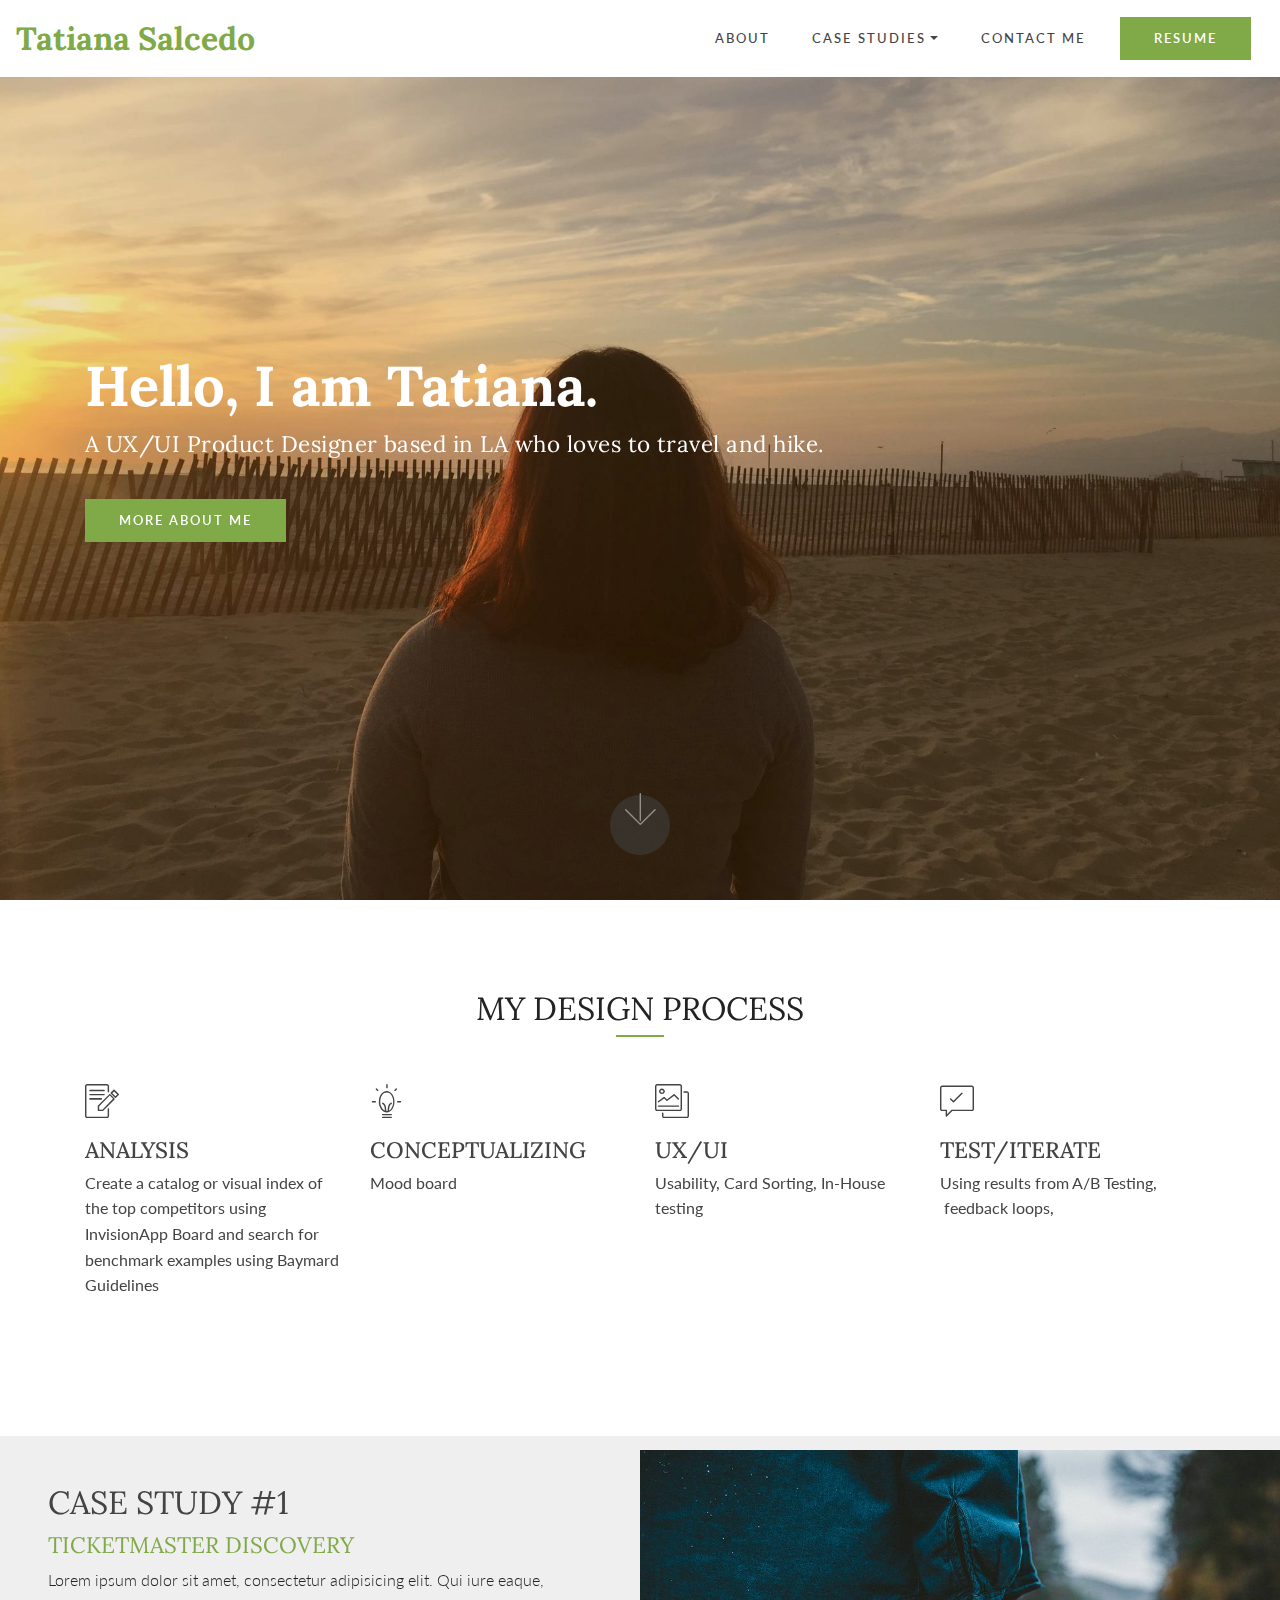
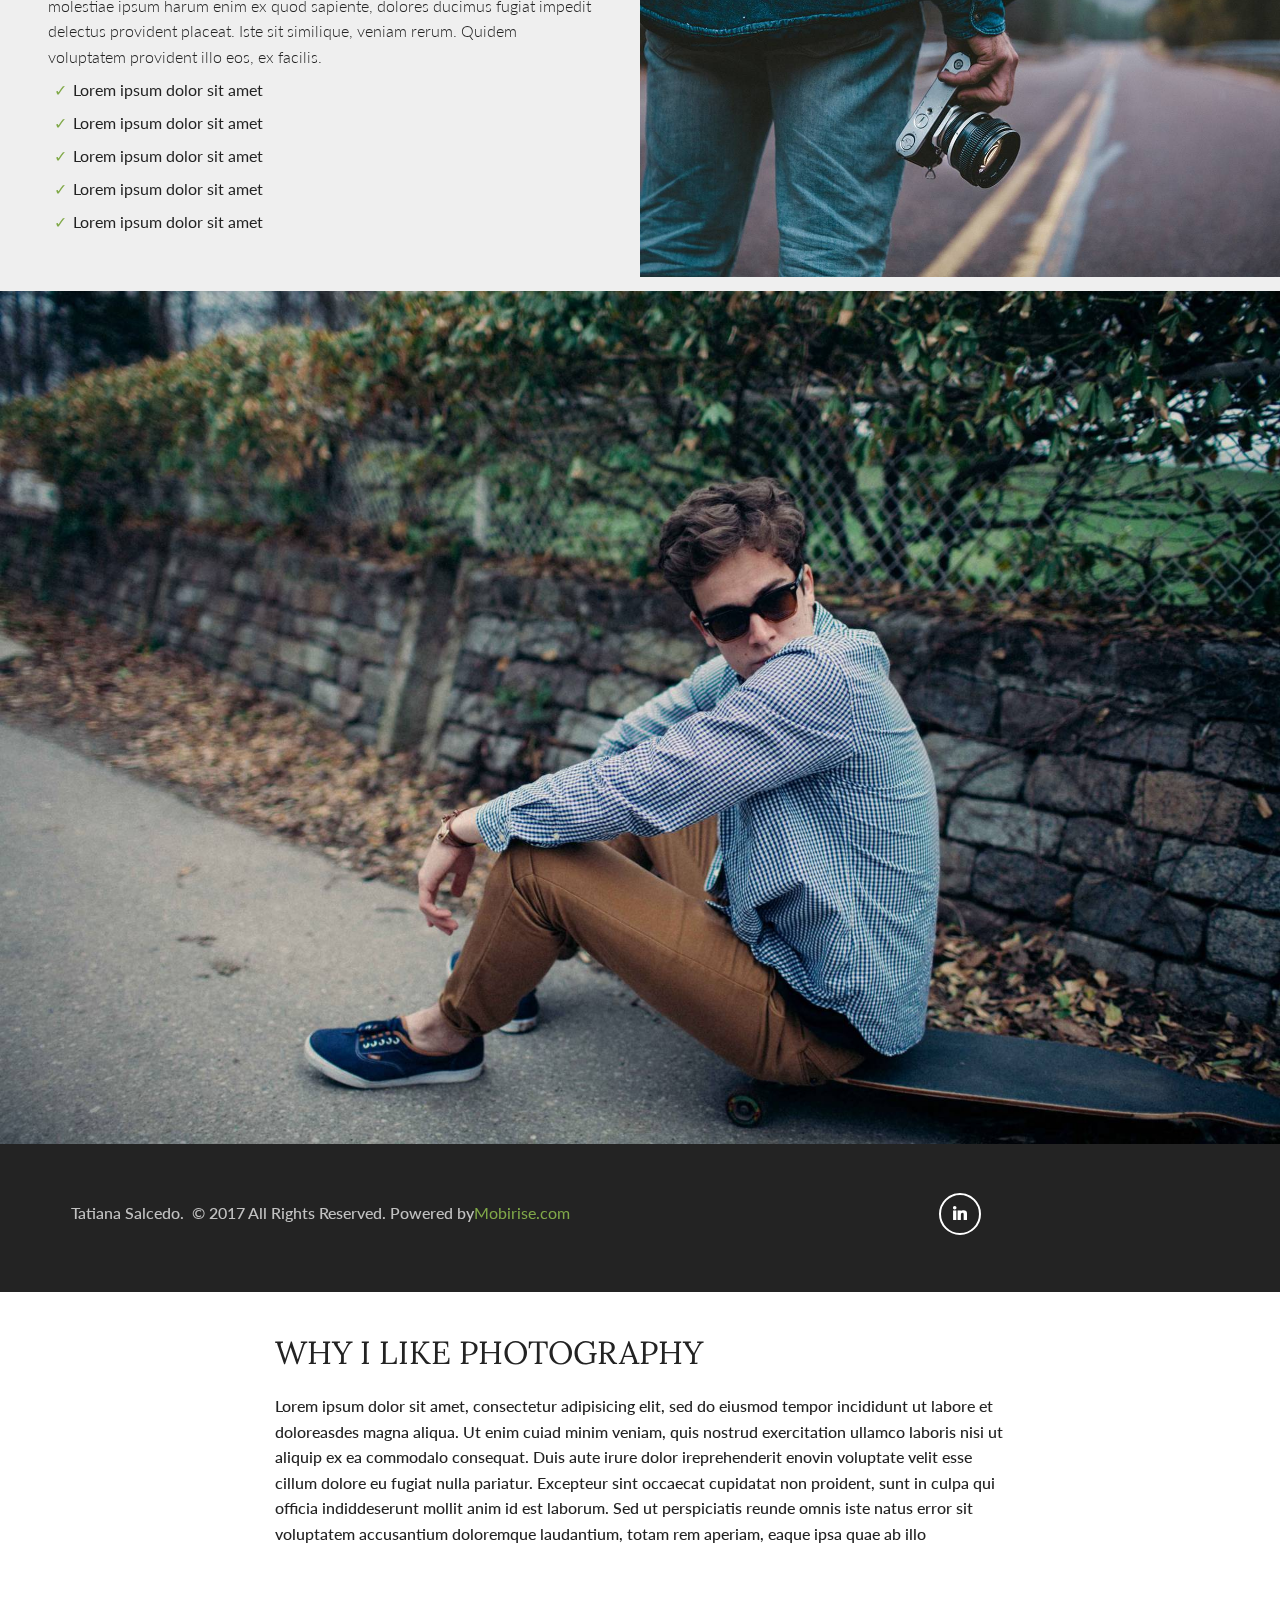
==== index.html @ cb4ad918 "create github pages" ====
<!DOCTYPE html>
<html >
<head>
  <!-- Site made with Mobirise Website Builder v4.5.2, https://mobirise.com -->
  <meta charset="UTF-8">
  <meta http-equiv="X-UA-Compatible" content="IE=edge">
  <meta name="generator" content="Mobirise v4.5.2, mobirise.com">
  <meta name="viewport" content="width=device-width, initial-scale=1, minimum-scale=1">
  <link rel="shortcut icon" href="assets/images/logo3.png" type="image/x-icon">
  <meta name="description" content="">
  <title>Home</title>
  <link rel="stylesheet" href="assets/web/assets/mobirise-icons/mobirise-icons.css">
  <link rel="stylesheet" href="assets/tether/tether.min.css">
  <link rel="stylesheet" href="assets/bootstrap/css/bootstrap.min.css">
  <link rel="stylesheet" href="assets/bootstrap/css/bootstrap-grid.min.css">
  <link rel="stylesheet" href="assets/bootstrap/css/bootstrap-reboot.min.css">
  <link rel="stylesheet" href="assets/socicon/css/styles.css">
  <link rel="stylesheet" href="assets/dropdown/css/style.css">
  <link rel="stylesheet" href="assets/theme/css/style.css">
  <link rel="stylesheet" href="assets/mobirise/css/mbr-additional.css" type="text/css">
  
  
  
</head>
<body>
<section class="menu cid-qFfgyCpOCw" once="menu" id="menu2-g" data-rv-view="414">

    
    

    <nav class="navbar navbar-dropdown navbar-fixed-top navbar-expand-lg">
        <div class="navbar-brand">
            
            <span class="navbar-caption-wrap"><a class="navbar-caption text-primary display-2" href="index.html">Tatiana Salcedo</a></span>
        </div>
        <button class="navbar-toggler" type="button" data-toggle="collapse" data-target="#navbarSupportedContent" aria-controls="navbarNavAltMarkup" aria-expanded="false" aria-label="Toggle navigation">
            <div class="hamburger">
                <span></span>
                <span></span>
                <span></span>
                <span></span>
            </div>
        </button>
      <div class="collapse navbar-collapse" id="navbarSupportedContent">
            <ul class="navbar-nav nav-dropdown" data-app-modern-menu="true"><li class="nav-item">
                    <a class="nav-link link text-danger display-4" href="about.html">ABOUT</a>
                </li>
                <li class="nav-item dropdown">
                    <a class="nav-link link dropdown-toggle text-danger display-4" href="https://mobirise.com" data-toggle="dropdown-submenu" aria-expanded="false">CASE STUDIES</a><div class="dropdown-menu"><a class="dropdown-item text-danger display-4" href="https://mobirise.com">ONE<br>TWO<br>THREE</a></div>
                </li>
                <li class="nav-item">
                    <a class="nav-link link text-danger display-4" href="page2.html">CONTACT ME</a>
                </li></ul>
            <div class="navbar-buttons mbr-section-btn"><a class="btn btn-md btn-primary display-4" href="https://mobirise.com">RESUME</a></div>
      </div>
    </nav>
</section>

<section class="header2 cid-qFfcINYH49 mbr-fullscreen mbr-parallax-background" id="header2-6" data-rv-view="411">

    

    <div class="mbr-overlay" style="opacity: 0.2; background-color: rgb(166, 92, 0);">
    </div>

    <div class="container">
        <div class="row">
            <div class="mbr-white col-md-12">
                <h1 class="mbr-section-title mbr-white mbr-bold mbr-fonts-style display-1">Hello, I am Tatiana.</h1>
                
                <p class="mbr-section-text mbr-fonts-style display-5">A UX/UI Product Designer based in LA who loves to travel and hike.</p>
                <div class="pt-3 mbr-section-btn"><a class="btn-primary btn btn-md display-4" type="submit" href="about.html">MORE ABOUT ME</a></div>
            </div>
        </div>
    </div>
    <div class="mbr-arrow hidden-sm-down" aria-hidden="true">
        <a href="#next">
            <i class="mbri-down mbr-iconfont"></i>
        </a>
    </div>
</section>

<section class="cid-qFfgXitevs" id="features1-h" data-rv-view="416">

    

    
    <div class="container">
        <h2 class="mbr-fonts-style mbr-section-title align-center display-2">MY DESIGN PROCESS</h2>
         <div class="underline align-center">
             <div class="line"></div>
         </div>

        

        <div class="row justify-content-center pt-5">
            <div class="col-md-6 row-item col-lg-3">
                <div class="card-img pb-3 align-left">
                    <span class="mbr-iconfont mbri-edit" media-simple="true"></span>
                </div>
                <h4 class="mbr-fonts-style mbr-card-title display-5">ANALYSIS</h4>

                <p class="mbr-text mbr-fonts-style display-7">Create a catalog or visual index of the top competitors using InvisionApp Board and search for benchmark examples using Baymard Guidelines<br></p>
            </div>

            <div class="col-md-6 row-item col-lg-3">
                <div class="card-img pb-3 align-left">
                    <span class="mbr-iconfont mbri-idea" media-simple="true"></span>
                </div>
                <h4 class="mbr-fonts-style mbr-card-title display-5">CONCEPTUALIZING</h4>

                <p class="mbr-text mbr-fonts-style display-7">Mood board</p>
            </div>

            <div class="col-md-6 row-item col-lg-3">
                <div class="card-img pb-3 align-left">
                    <span class="mbr-iconfont mbri-photos" media-simple="true"></span>
                </div>
                <h4 class="mbr-fonts-style mbr-card-title display-5">UX/UI</h4>
                <p class="mbr-text mbr-fonts-style display-7">Usability, Card Sorting, In-House testing</p>
            </div>

            <div class="col-md-6 row-item col-lg-3">
                <div class="card-img pb-3 align-left">
                    <span class="mbr-iconfont mbri-cust-feedback" media-simple="true"></span>
                </div>
                <h4 class="mbr-fonts-style mbr-card-title display-5">TEST/ITERATE</h4>
                <p class="mbr-text mbr-fonts-style display-7">Using results from A/B Testing, &nbsp;feedback loops,&nbsp;</p>
            </div>
        </div>
    </div>
</section>

<section class="cid-qFfdeg3U1o" id="features5-7" data-rv-view="419">

    

    
    <div class="container-fluid">
        <div class="row align-items-center content-row">
          <div class="col-lg-6 wrap-block">
              <h1 class="mbr-section-title mbr-fonts-style mbr-light display-2">CASE STUDY #1</h1>
              <h2 class="mbr-section-subtitle mbr-fonts-style mbr-light display-5">TICKETMASTER DISCOVERY&nbsp;</h2>
              <h3 class="mbr-text mbr-fonts-style mbr-light display-7">Lorem ipsum dolor sit amet, consectetur adipisicing elit. Qui iure eaque, molestiae ipsum harum enim ex quod sapiente, dolores ducimus fugiat impedit delectus provident placeat. Iste sit similique, veniam rerum. Quidem voluptatem provident illo eos, ex facilis.</h3>
            <div class="mbr-list counter-container mbr-fonts-style display-7">
                <ul>
                    <li>Lorem ipsum dolor sit amet</li>
                    <li>Lorem ipsum dolor sit amet</li>
                    <li>Lorem ipsum dolor sit amet</li>
                    <li>Lorem ipsum dolor sit amet</li>
                    <li>Lorem ipsum dolor sit amet</li>
                </ul>
            </div>
            
          </div>
          <div class="col-lg-6 photo-split">
              <img src="assets/images/01-1.jpg" media-simple="true">
          </div>
      </div>
    </div>
</section>

<section class="content4 cid-qFfh5fvODG" id="image2-i" data-rv-view="422">

    

    <figure class="mbr-figure">
            <div class="image-block" style="width: 100%;">
                <img src="assets/images/background2.jpg" width="1400" media-simple="true">
            </div>
    </figure>
</section>

<section class="cid-qFfdeLC4Bn" id="footer2-8" data-rv-view="424">

    

    
       <div class="container-fluid text-center">
           <div class="row justify-content-center">
             <div class="col-md-6 col-sm-12">
                 <h3 class="inner-text mbr-fonts-style content-text display-7">Tatiana Salcedo. &nbsp;© 2017 All Rights Reserved. Powered by<a href="https://mobirise.com" class="text-primary">Mobirise.com</a>
                 </h3>
             </div>
             <div class="social-media col-md-6 col-sm-12">
                  <ul>
                      <li>
                        <a class="icon-transition" href="#">
                          <span class="mbr-iconfont socicon-linkedin socicon" media-simple="true"></span>
                        </a>
                      </li>
                      
                      
                      
                      
                   </ul>
              </div>
    </div>
       </div>

</section>

<section class="mbr-section content2 cid-qFfh6AlIiK" id="content2-j" data-rv-view="427">

    

    <div class="container">
        <div class="row justify-content-center">
            <div class="col-md-8 col-sm-12 text-section">
                <h1 class="mbr-fonts-style mbr-title align-left pb-3 display-2">WHY I LIKE PHOTOGRAPHY<br></h1>
                <h1 class="mbr-fonts-style mbr-text align-left display-7">Lorem ipsum dolor sit amet, consectetur adipisicing elit, sed do eiusmod tempor incididunt ut labore et doloreasdes magna aliqua. Ut enim cuiad minim veniam, quis nostrud exercitation ullamco laboris nisi ut aliquip ex ea commodalo consequat. Duis aute irure dolor ireprehenderit enovin voluptate velit esse cillum dolore eu fugiat nulla pariatur. Excepteur sint occaecat cupidatat non proident, sunt in culpa qui officia indiddeserunt mollit anim id est laborum. Sed ut perspiciatis reunde omnis iste natus error sit voluptatem accusantium doloremque laudantium, totam rem aperiam, eaque ipsa quae ab illo</h1>
            </div>
        </div>
    </div>
</section>


  <script src="assets/web/assets/jquery/jquery.min.js"></script>
  <script src="assets/popper/popper.min.js"></script>
  <script src="assets/tether/tether.min.js"></script>
  <script src="assets/bootstrap/js/bootstrap.min.js"></script>
  <script src="assets/smoothscroll/smooth-scroll.js"></script>
  <script src="assets/typed/typed.min.js"></script>
  <script src="assets/parallax/jarallax.min.js"></script>
  <script src="assets/touchswipe/jquery.touch-swipe.min.js"></script>
  <script src="assets/viewportchecker/jquery.viewportchecker.js"></script>
  <script src="assets/sociallikes/social-likes.js"></script>
  <script src="assets/dropdown/js/script.min.js"></script>
  <script src="assets/theme/js/script.js"></script>
  
  
</body>
</html>
---- assets/web/assets/mobirise-icons/mobirise-icons.css ----
@font-face {
  font-family: 'MobiriseIcons';
  src:  url('mobirise-icons.eot?spat4u');
  src:  url('mobirise-icons.eot?spat4u#iefix') format('embedded-opentype'),
    url('mobirise-icons.ttf?spat4u') format('truetype'),
    url('mobirise-icons.woff?spat4u') format('woff'),
    url('mobirise-icons.svg?spat4u#MobiriseIcons') format('svg');
  font-weight: normal;
  font-style: normal;
}

[class^="mbri-"], [class*=" mbri-"] {
  /* use !important to prevent issues with browser extensions that change fonts */
  font-family: MobiriseIcons !important;
  speak: none;
  font-style: normal;
  font-weight: normal;
  font-variant: normal;
  text-transform: none;
  line-height: 1;

  /* Better Font Rendering =========== */
  -webkit-font-smoothing: antialiased;
  -moz-osx-font-smoothing: grayscale;
}

.mbri-add-submenu:before {
  content: "\e900";
}
.mbri-alert:before {
  content: "\e901";
}
.mbri-align-center:before {
  content: "\e902";
}
.mbri-align-justify:before {
  content: "\e903";
}
.mbri-align-left:before {
  content: "\e904";
}
.mbri-align-right:before {
  content: "\e905";
}
.mbri-android:before {
  content: "\e906";
}
.mbri-apple:before {
  content: "\e907";
}
.mbri-arrow-down:before {
  content: "\e908";
}
.mbri-arrow-next:before {
  content: "\e909";
}
.mbri-arrow-prev:before {
  content: "\e90a";
}
.mbri-arrow-up:before {
  content: "\e90b";
}
.mbri-bold:before {
  content: "\e90c";
}
.mbri-bookmark:before {
  content: "\e90d";
}
.mbri-bootstrap:before {
  content: "\e90e";
}
.mbri-briefcase:before {
  content: "\e90f";
}
.mbri-browse:before {
  content: "\e910";
}
.mbri-bulleted-list:before {
  content: "\e911";
}
.mbri-calendar:before {
  content: "\e912";
}
.mbri-camera:before {
  content: "\e913";
}
.mbri-cart-add:before {
  content: "\e914";
}
.mbri-cart-full:before {
  content: "\e915";
}
.mbri-cash:before {
  content: "\e916";
}
.mbri-change-style:before {
  content: "\e917";
}
.mbri-chat:before {
  content: "\e918";
}
.mbri-clock:before {
  content: "\e919";
}
.mbri-close:before {
  content: "\e91a";
}
.mbri-cloud:before {
  content: "\e91b";
}
.mbri-code:before {
  content: "\e91c";
}
.mbri-contact-form:before {
  content: "\e91d";
}
.mbri-credit-card:before {
  content: "\e91e";
}
.mbri-cursor-click:before {
  content: "\e91f";
}
.mbri-cust-feedback:before {
  content: "\e920";
}
.mbri-database:before {
  content: "\e921";
}
.mbri-delivery:before {
  content: "\e922";
}
.mbri-desktop:before {
  content: "\e923";
}
.mbri-devices:before {
  content: "\e924";
}
.mbri-down:before {
  content: "\e925";
}
.mbri-download:before {
  content: "\e989";
}
.mbri-drag-n-drop:before {
  content: "\e927";
}
.mbri-drag-n-drop2:before {
  content: "\e928";
}
.mbri-edit:before {
  content: "\e929";
}
.mbri-edit2:before {
  content: "\e92a";
}
.mbri-error:before {
  content: "\e92b";
}
.mbri-extension:before {
  content: "\e92c";
}
.mbri-features:before {
  content: "\e92d";
}
.mbri-file:before {
  content: "\e92e";
}
.mbri-flag:before {
  content: "\e92f";
}
.mbri-folder:before {
  content: "\e930";
}
.mbri-gift:before {
  content: "\e931";
}
.mbri-github:before {
  content: "\e932";
}
.mbri-globe:before {
  content: "\e933";
}
.mbri-globe-2:before {
  content: "\e934";
}
.mbri-growing-chart:before {
  content: "\e935";
}
.mbri-hearth:before {
  content: "\e936";
}
.mbri-help:before {
  content: "\e937";
}
.mbri-home:before {
  content: "\e938";
}
.mbri-hot-cup:before {
  content: "\e939";
}
.mbri-idea:before {
  content: "\e93a";
}
.mbri-image-gallery:before {
  content: "\e93b";
}
.mbri-image-slider:before {
  content: "\e93c";
}
.mbri-info:before {
  content: "\e93d";
}
.mbri-italic:before {
  content: "\e93e";
}
.mbri-key:before {
  content: "\e93f";
}
.mbri-laptop:before {
  content: "\e940";
}
.mbri-layers:before {
  content: "\e941";
}
.mbri-left-right:before {
  content: "\e942";
}
.mbri-left:before {
  content: "\e943";
}
.mbri-letter:before {
  content: "\e944";
}
.mbri-like:before {
  content: "\e945";
}
.mbri-link:before {
  content: "\e946";
}
.mbri-lock:before {
  content: "\e947";
}
.mbri-login:before {
  content: "\e948";
}
.mbri-logout:before {
  content: "\e949";
}
.mbri-magic-stick:before {
  content: "\e94a";
}
.mbri-map-pin:before {
  content: "\e94b";
}
.mbri-menu:before {
  content: "\e94c";
}
.mbri-mobile:before {
  content: "\e94d";
}
.mbri-mobile2:before {
  content: "\e94e";
}
.mbri-mobirise:before {
  content: "\e94f";
}
.mbri-more-horizontal:before {
  content: "\e950";
}
.mbri-more-vertical:before {
  content: "\e951";
}
.mbri-music:before {
  content: "\e952";
}
.mbri-new-file:before {
  content: "\e953";
}
.mbri-numbered-list:before {
  content: "\e954";
}
.mbri-opened-folder:before {
  content: "\e955";
}
.mbri-pages:before {
  content: "\e956";
}
.mbri-paper-plane:before {
  content: "\e957";
}
.mbri-paperclip:before {
  content: "\e958";
}
.mbri-photo:before {
  content: "\e959";
}
.mbri-photos:before {
  content: "\e95a";
}
.mbri-pin:before {
  content: "\e95b";
}
.mbri-play:before {
  content: "\e95c";
}
.mbri-plus:before {
  content: "\e95d";
}
.mbri-preview:before {
  content: "\e95e";
}
.mbri-print:before {
  content: "\e95f";
}
.mbri-protect:before {
  content: "\e960";
}
.mbri-question:before {
  content: "\e961";
}
.mbri-quote-left:before {
  content: "\e962";
}
.mbri-quote-right:before {
  content: "\e963";
}
.mbri-refresh:before {
  content: "\e964";
}
.mbri-responsive:before {
  content: "\e965";
}
.mbri-right:before {
  content: "\e966";
}
.mbri-rocket:before {
  content: "\e967";
}
.mbri-sad-face:before {
  content: "\e968";
}
.mbri-sale:before {
  content: "\e969";
}
.mbri-save:before {
  content: "\e96a";
}
.mbri-search:before {
  content: "\e96b";
}
.mbri-setting:before {
  content: "\e96c";
}
.mbri-setting2:before {
  content: "\e96d";
}
.mbri-setting3:before {
  content: "\e96e";
}
.mbri-share:before {
  content: "\e96f";
}
.mbri-shopping-bag:before {
  content: "\e970";
}
.mbri-shopping-basket:before {
  content: "\e971";
}
.mbri-shopping-cart:before {
  content: "\e972";
}
.mbri-sites:before {
  content: "\e973";
}
.mbri-smile-face:before {
  content: "\e974";
}
.mbri-speed:before {
  content: "\e975";
}
.mbri-star:before {
  content: "\e976";
}
.mbri-success:before {
  content: "\e977";
}
.mbri-sun:before {
  content: "\e978";
}
.mbri-sun2:before {
  content: "\e979";
}
.mbri-tablet:before {
  content: "\e97a";
}
.mbri-tablet-vertical:before {
  content: "\e97b";
}
.mbri-target:before {
  content: "\e97c";
}
.mbri-timer:before {
  content: "\e97d";
}
.mbri-to-ftp:before {
  content: "\e97e";
}
.mbri-to-local-drive:before {
  content: "\e97f";
}
.mbri-touch-swipe:before {
  content: "\e980";
}
.mbri-touch:before {
  content: "\e981";
}
.mbri-trash:before {
  content: "\e982";
}
.mbri-underline:before {
  content: "\e983";
}
.mbri-unlink:before {
  content: "\e984";
}
.mbri-unlock:before {
  content: "\e985";
}
.mbri-up-down:before {
  content: "\e986";
}
.mbri-up:before {
  content: "\e987";
}
.mbri-update:before {
  content: "\e988";
}
.mbri-upload:before {
 content: "\e926"; 
}
.mbri-user:before {
  content: "\e98a";
}
.mbri-user2:before {
  content: "\e98b";
}
.mbri-users:before {
  content: "\e98c";
}
.mbri-video:before {
  content: "\e98d";
}
.mbri-video-play:before {
  content: "\e98e";
}
.mbri-watch:before {
  content: "\e98f";
}
.mbri-website-theme:before {
  content: "\e990";
}
.mbri-wifi:before {
  content: "\e991";
}
.mbri-windows:before {
  content: "\e992";
}
.mbri-zoom-out:before {
  content: "\e993";
}
.mbri-redo:before {
  content: "\e994";
}
.mbri-undo:before {
  content: "\e995";
}
---- assets/socicon/css/styles.css ----
@charset "UTF-8";

@font-face {
  font-family: "socicon";
  src:url("../fonts/socicon.eot");
  src:url("../fonts/socicon.eot?#iefix") format("embedded-opentype"),
    url("../fonts/socicon.woff") format("woff"),
    url("../fonts/socicon.ttf") format("truetype"),
    url("../fonts/socicon.svg#socicon") format("svg");
  font-weight: normal;
  font-style: normal;

}

[data-icon]:before {
  font-family: "socicon" !important;
  content: attr(data-icon);
  font-style: normal !important;
  font-weight: normal !important;
  font-variant: normal !important;
  text-transform: none !important;
  speak: none;
  line-height: 1;
  -webkit-font-smoothing: antialiased;
  -moz-osx-font-smoothing: grayscale;
}

[class^="socicon-"]:before,
[class*=" socicon-"]:before {
  font-family: "socicon" !important;
  font-style: normal !important;
  font-weight: normal !important;
  font-variant: normal !important;
  text-transform: none !important;
  speak: none;
  line-height: 1;
  -webkit-font-smoothing: antialiased;
  -moz-osx-font-smoothing: grayscale;
}

.socicon-modelmayhem:before {
  content: "\e000";
}
.socicon-mixcloud:before {
  content: "\e001";
}
.socicon-drupal:before {
  content: "\e002";
}
.socicon-swarm:before {
  content: "\e003";
}
.socicon-istock:before {
  content: "\e004";
}
.socicon-yammer:before {
  content: "\e005";
}
.socicon-ello:before {
  content: "\e006";
}
.socicon-stackoverflow:before {
  content: "\e007";
}
.socicon-persona:before {
  content: "\e008";
}
.socicon-triplej:before {
  content: "\e009";
}
.socicon-houzz:before {
  content: "\e00a";
}
.socicon-rss:before {
  content: "\e00b";
}
.socicon-paypal:before {
  content: "\e00c";
}
.socicon-odnoklassniki:before {
  content: "\e00d";
}
.socicon-airbnb:before {
  content: "\e00e";
}
.socicon-periscope:before {
  content: "\e00f";
}
.socicon-outlook:before {
  content: "\e010";
}
.socicon-coderwall:before {
  content: "\e011";
}
.socicon-tripadvisor:before {
  content: "\e012";
}
.socicon-appnet:before {
  content: "\e013";
}
.socicon-goodreads:before {
  content: "\e014";
}
.socicon-tripit:before {
  content: "\e015";
}
.socicon-lanyrd:before {
  content: "\e016";
}
.socicon-slideshare:before {
  content: "\e017";
}
.socicon-buffer:before {
  content: "\e018";
}
.socicon-disqus:before {
  content: "\e019";
}
.socicon-vkontakte:before {
  content: "\e01a";
}
.socicon-whatsapp:before {
  content: "\e01b";
}
.socicon-patreon:before {
  content: "\e01c";
}
.socicon-storehouse:before {
  content: "\e01d";
}
.socicon-pocket:before {
  content: "\e01e";
}
.socicon-mail:before {
  content: "\e01f";
}
.socicon-blogger:before {
  content: "\e020";
}
.socicon-technorati:before {
  content: "\e021";
}
.socicon-reddit:before {
  content: "\e022";
}
.socicon-dribbble:before {
  content: "\e023";
}
.socicon-stumbleupon:before {
  content: "\e024";
}
.socicon-digg:before {
  content: "\e025";
}
.socicon-envato:before {
  content: "\e026";
}
.socicon-behance:before {
  content: "\e027";
}
.socicon-delicious:before {
  content: "\e028";
}
.socicon-deviantart:before {
  content: "\e029";
}
.socicon-forrst:before {
  content: "\e02a";
}
.socicon-play:before {
  content: "\e02b";
}
.socicon-zerply:before {
  content: "\e02c";
}
.socicon-wikipedia:before {
  content: "\e02d";
}
.socicon-apple:before {
  content: "\e02e";
}
.socicon-flattr:before {
  content: "\e02f";
}
.socicon-github:before {
  content: "\e030";
}
.socicon-renren:before {
  content: "\e031";
}
.socicon-friendfeed:before {
  content: "\e032";
}
.socicon-newsvine:before {
  content: "\e033";
}
.socicon-identica:before {
  content: "\e034";
}
.socicon-bebo:before {
  content: "\e035";
}
.socicon-zynga:before {
  content: "\e036";
}
.socicon-steam:before {
  content: "\e037";
}
.socicon-xbox:before {
  content: "\e038";
}
.socicon-windows:before {
  content: "\e039";
}
.socicon-qq:before {
  content: "\e03a";
}
.socicon-douban:before {
  content: "\e03b";
}
.socicon-meetup:before {
  content: "\e03c";
}
.socicon-playstation:before {
  content: "\e03d";
}
.socicon-android:before {
  content: "\e03e";
}
.socicon-snapchat:before {
  content: "\e03f";
}
.socicon-twitter:before {
  content: "\e040";
}
.socicon-facebook:before {
  content: "\e041";
}
.socicon-googleplus:before {
  content: "\e042";
}
.socicon-pinterest:before {
  content: "\e043";
}
.socicon-foursquare:before {
  content: "\e044";
}
.socicon-yahoo:before {
  content: "\e045";
}
.socicon-skype:before {
  content: "\e046";
}
.socicon-yelp:before {
  content: "\e047";
}
.socicon-feedburner:before {
  content: "\e048";
}
.socicon-linkedin:before {
  content: "\e049";
}
.socicon-viadeo:before {
  content: "\e04a";
}
.socicon-xing:before {
  content: "\e04b";
}
.socicon-myspace:before {
  content: "\e04c";
}
.socicon-soundcloud:before {
  content: "\e04d";
}
.socicon-spotify:before {
  content: "\e04e";
}
.socicon-grooveshark:before {
  content: "\e04f";
}
.socicon-lastfm:before {
  content: "\e050";
}
.socicon-youtube:before {
  content: "\e051";
}
.socicon-vimeo:before {
  content: "\e052";
}
.socicon-dailymotion:before {
  content: "\e053";
}
.socicon-vine:before {
  content: "\e054";
}
.socicon-flickr:before {
  content: "\e055";
}
.socicon-500px:before {
  content: "\e056";
}
.socicon-wordpress:before {
  content: "\e058";
}
.socicon-tumblr:before {
  content: "\e059";
}
.socicon-twitch:before {
  content: "\e05a";
}
.socicon-8tracks:before {
  content: "\e05b";
}
.socicon-amazon:before {
  content: "\e05c";
}
.socicon-icq:before {
  content: "\e05d";
}
.socicon-smugmug:before {
  content: "\e05e";
}
.socicon-ravelry:before {
  content: "\e05f";
}
.socicon-weibo:before {
  content: "\e060";
}
.socicon-baidu:before {
  content: "\e061";
}
.socicon-angellist:before {
  content: "\e062";
}
.socicon-ebay:before {
  content: "\e063";
}
.socicon-imdb:before {
  content: "\e064";
}
.socicon-stayfriends:before {
  content: "\e065";
}
.socicon-residentadvisor:before {
  content: "\e066";
}
.socicon-google:before {
  content: "\e067";
}
.socicon-yandex:before {
  content: "\e068";
}
.socicon-sharethis:before {
  content: "\e069";
}
.socicon-bandcamp:before {
  content: "\e06a";
}
.socicon-itunes:before {
  content: "\e06b";
}
.socicon-deezer:before {
  content: "\e06c";
}
.socicon-telegram:before {
  content: "\e06e";
}
.socicon-openid:before {
  content: "\e06f";
}
.socicon-amplement:before {
  content: "\e070";
}
.socicon-viber:before {
  content: "\e071";
}
.socicon-zomato:before {
  content: "\e072";
}
.socicon-draugiem:before {
  content: "\e074";
}
.socicon-endomodo:before {
  content: "\e075";
}
.socicon-filmweb:before {
  content: "\e076";
}
.socicon-stackexchange:before {
  content: "\e077";
}
.socicon-wykop:before {
  content: "\e078";
}
.socicon-teamspeak:before {
  content: "\e079";
}
.socicon-teamviewer:before {
  content: "\e07a";
}
.socicon-ventrilo:before {
  content: "\e07b";
}
.socicon-younow:before {
  content: "\e07c";
}
.socicon-raidcall:before {
  content: "\e07d";
}
.socicon-mumble:before {
  content: "\e07e";
}
.socicon-medium:before {
  content: "\e06d";
}
.socicon-bebee:before {
  content: "\e07f";
}
.socicon-hitbox:before {
  content: "\e080";
}
.socicon-reverbnation:before {
  content: "\e081";
}
.socicon-formulr:before {
  content: "\e082";
}
.socicon-instagram:before {
  content: "\e057";
}
.socicon-battlenet:before {
  content: "\e083";
}
.socicon-chrome:before {
  content: "\e084";
}
.socicon-discord:before {
  content: "\e086";
}
.socicon-issuu:before {
  content: "\e087";
}
.socicon-macos:before {
  content: "\e088";
}
.socicon-firefox:before {
  content: "\e089";
}
.socicon-opera:before {
  content: "\e08d";
}
.socicon-keybase:before {
  content: "\e090";
}
.socicon-alliance:before {
  content: "\e091";
}
.socicon-livejournal:before {
  content: "\e092";
}
.socicon-googlephotos:before {
  content: "\e093";
}
.socicon-horde:before {
  content: "\e094";
}
.socicon-etsy:before {
  content: "\e095";
}
.socicon-zapier:before {
  content: "\e096";
}
.socicon-google-scholar:before {
  content: "\e097";
}
.socicon-researchgate:before {
  content: "\e098";
}
.socicon-wechat:before {
  content: "\e099";
}
.socicon-strava:before {
  content: "\e09a";
}
.socicon-line:before {
  content: "\e09b";
}
.socicon-lyft:before {
  content: "\e09c";
}
.socicon-uber:before {
  content: "\e09d";
}
.socicon-songkick:before {
  content: "\e09e";
}
.socicon-viewbug:before {
  content: "\e09f";
}
.socicon-googlegroups:before {
  content: "\e0a0";
}
.socicon-quora:before {
  content: "\e073";
}
.socicon-diablo:before {
  content: "\e085";
}
.socicon-blizzard:before {
  content: "\e0a1";
}
.socicon-hearthstone:before {
  content: "\e08b";
}
.socicon-heroes:before {
  content: "\e08a";
}
.socicon-overwatch:before {
  content: "\e08c";
}
.socicon-warcraft:before {
  content: "\e08e";
}
.socicon-starcraft:before {
  content: "\e08f";
}
.socicon-beam:before {
  content: "\e0a2";
}
.socicon-curse:before {
  content: "\e0a3";
}
.socicon-player:before {
  content: "\e0a4";
}
.socicon-streamjar:before {
  content: "\e0a5";
}
.socicon-nintendo:before {
  content: "\e0a6";
}
.socicon-hellocoton:before {
  content: "\e0a7";
}
---- assets/dropdown/css/style.css ----
.navbar-dropdown {
  left: 0;
  padding: 0;
  position: absolute;
  right: 0;
  top: 0;
  transition: all 0.45s ease;
  z-index: 1030;
  background: #282828; }
  .navbar-dropdown .navbar-logo {
    margin-right: 0.8rem;
    transition: margin 0.3s ease-in-out;
    vertical-align: middle; }
    .navbar-dropdown .navbar-logo img {
      height: 3.125rem;
      transition: all 0.3s ease-in-out; }
    .navbar-dropdown .navbar-logo.mbr-iconfont {
      font-size: 3.125rem;
      line-height: 3.125rem; }
  .navbar-dropdown .navbar-caption {
    font-weight: 700;
    white-space: normal;
    vertical-align: -4px;
    line-height: 3.125rem !important; }
    .navbar-dropdown .navbar-caption, .navbar-dropdown .navbar-caption:hover {
      color: inherit;
      text-decoration: none; }
  .navbar-dropdown .mbr-iconfont + .navbar-caption {
    vertical-align: -1px; }
  .navbar-dropdown.navbar-fixed-top {
    position: fixed; }
  .navbar-dropdown .navbar-brand span {
    vertical-align: -4px; }
  .navbar-dropdown.bg-color.transparent {
    background: none; }
  .navbar-dropdown.navbar-short .navbar-brand {
    padding: 0.625rem 0; }
    .navbar-dropdown.navbar-short .navbar-brand span {
      vertical-align: -1px; }
  .navbar-dropdown.navbar-short .navbar-caption {
    line-height: 2.375rem !important;
    vertical-align: -2px; }
  .navbar-dropdown.navbar-short .navbar-logo {
    margin-right: 0.5rem; }
    .navbar-dropdown.navbar-short .navbar-logo img {
      height: 2.375rem; }
    .navbar-dropdown.navbar-short .navbar-logo.mbr-iconfont {
      font-size: 2.375rem;
      line-height: 2.375rem; }
  .navbar-dropdown.navbar-short .mbr-table-cell {
    height: 3.625rem; }
  .navbar-dropdown .navbar-close {
    left: 0.6875rem;
    position: fixed;
    top: 0.75rem;
    z-index: 1000; }
  .navbar-dropdown .hamburger-icon {
    content: "";
    display: inline-block;
    vertical-align: middle;
    width: 16px;
    -webkit-box-shadow: 0 -6px 0 1px #282828,0 0 0 1px #282828,0 6px 0 1px #282828;
    -moz-box-shadow: 0 -6px 0 1px #282828,0 0 0 1px #282828,0 6px 0 1px #282828;
    box-shadow: 0 -6px 0 1px #282828,0 0 0 1px #282828,0 6px 0 1px #282828; }

.dropdown-menu .dropdown-toggle[data-toggle="dropdown-submenu"]::after {
  border-bottom: 0.35em solid transparent;
  border-left: 0.35em solid;
  border-right: 0;
  border-top: 0.35em solid transparent;
  margin-left: 0.3rem; }

.dropdown-menu .dropdown-item:focus {
  outline: 0; }

.nav-dropdown {
  font-size: 0.75rem;
  font-weight: 500;
  height: auto !important; }
  .nav-dropdown .nav-btn {
    padding-left: 1rem; }
  .nav-dropdown .link {
    margin: .667em 1.667em;
    font-weight: 500;
    padding: 0;
    transition: color .2s ease-in-out; }
    .nav-dropdown .link.dropdown-toggle {
      margin-right: 2.583em; }
      .nav-dropdown .link.dropdown-toggle::after {
        margin-left: .25rem;
        border-top: 0.35em solid;
        border-right: 0.35em solid transparent;
        border-left: 0.35em solid transparent;
        border-bottom: 0; }
      .nav-dropdown .link.dropdown-toggle[aria-expanded="true"] {
        margin: 0;
        padding: 0.667em 3.263em  0.667em 1.667em; }
  .nav-dropdown .link::after,
  .nav-dropdown .dropdown-item::after {
    color: inherit; }
  .nav-dropdown .btn {
    font-size: 0.75rem;
    font-weight: 700;
    letter-spacing: 0;
    margin-bottom: 0;
    padding-left: 1.25rem;
    padding-right: 1.25rem; }
  .nav-dropdown .dropdown-menu {
    border-radius: 0;
    border: 0;
    left: 0;
    margin: 0;
    padding-bottom: 1.25rem;
    padding-top: 1.25rem;
    position: relative; }
  .nav-dropdown .dropdown-submenu {
    margin-left: 0.125rem;
    top: 0; }
  .nav-dropdown .dropdown-item {
    font-weight: 500;
    line-height: 2;
    padding: 0.3846em 4.615em 0.3846em 1.5385em;
    position: relative;
    transition: color .2s ease-in-out, background-color .2s ease-in-out; }
    .nav-dropdown .dropdown-item::after {
      margin-top: -0.3077em;
      position: absolute;
      right: 1.1538em;
      top: 50%; }
    .nav-dropdown .dropdown-item:focus, .nav-dropdown .dropdown-item:hover {
      background: none; }

@media (max-width: 767px) {
  .nav-dropdown.navbar-toggleable-sm {
    bottom: 0;
    display: none;
    left: 0;
    overflow-x: hidden;
    position: fixed;
    top: 0;
    transform: translateX(-100%);
    -ms-transform: translateX(-100%);
    -webkit-transform: translateX(-100%);
    width: 18.75rem;
    z-index: 999; } }
.nav-dropdown.navbar-toggleable-xl {
  bottom: 0;
  display: none;
  left: 0;
  overflow-x: hidden;
  position: fixed;
  top: 0;
  transform: translateX(-100%);
  -ms-transform: translateX(-100%);
  -webkit-transform: translateX(-100%);
  width: 18.75rem;
  z-index: 999; }

.nav-dropdown-sm {
  display: block !important;
  overflow-x: hidden;
  overflow: auto;
  padding-top: 3.875rem; }
  .nav-dropdown-sm::after {
    content: "";
    display: block;
    height: 3rem;
    width: 100%; }
  .nav-dropdown-sm.collapse.in ~ .navbar-close {
    display: block !important; }
  .nav-dropdown-sm.collapsing, .nav-dropdown-sm.collapse.in {
    transform: translateX(0);
    -ms-transform: translateX(0);
    -webkit-transform: translateX(0);
    transition: all 0.25s ease-out;
    -webkit-transition: all 0.25s ease-out;
    background: #282828; }
  .nav-dropdown-sm.collapsing[aria-expanded="false"] {
    transform: translateX(-100%);
    -ms-transform: translateX(-100%);
    -webkit-transform: translateX(-100%); }
  .nav-dropdown-sm .nav-item {
    display: block;
    margin-left: 0 !important;
    padding-left: 0; }
  .nav-dropdown-sm .link,
  .nav-dropdown-sm .dropdown-item {
    border-top: 1px dotted rgba(255, 255, 255, 0.1);
    font-size: 0.8125rem;
    line-height: 1.6;
    margin: 0 !important;
    padding: 0.875rem 2.4rem 0.875rem 1.5625rem !important;
    position: relative;
    white-space: normal; }
    .nav-dropdown-sm .link:focus, .nav-dropdown-sm .link:hover,
    .nav-dropdown-sm .dropdown-item:focus,
    .nav-dropdown-sm .dropdown-item:hover {
      background: rgba(0, 0, 0, 0.2) !important;
      color: #c0a375; }
  .nav-dropdown-sm .nav-btn {
    position: relative;
    padding: 1.5625rem 1.5625rem 0 1.5625rem; }
    .nav-dropdown-sm .nav-btn::before {
      border-top: 1px dotted rgba(255, 255, 255, 0.1);
      content: "";
      left: 0;
      position: absolute;
      top: 0;
      width: 100%; }
    .nav-dropdown-sm .nav-btn + .nav-btn {
      padding-top: 0.625rem; }
      .nav-dropdown-sm .nav-btn + .nav-btn::before {
        display: none; }
  .nav-dropdown-sm .btn {
    padding: 0.625rem 0; }
  .nav-dropdown-sm .dropdown-toggle[data-toggle="dropdown-submenu"]::after {
    margin-left: .25rem;
    border-top: 0.35em solid;
    border-right: 0.35em solid transparent;
    border-left: 0.35em solid transparent;
    border-bottom: 0; }
  .nav-dropdown-sm .dropdown-toggle[data-toggle="dropdown-submenu"][aria-expanded="true"]::after {
    border-top: 0;
    border-right: 0.35em solid transparent;
    border-left: 0.35em solid transparent;
    border-bottom: 0.35em solid; }
  .nav-dropdown-sm .dropdown-menu {
    margin: 0;
    padding: 0;
    position: relative;
    top: 0;
    left: 0;
    width: 100%;
    border: 0;
    float: none;
    border-radius: 0;
    background: none; }
  .nav-dropdown-sm .dropdown-submenu {
    left: 100%;
    margin-left: 0.125rem;
    margin-top: -1.25rem;
    top: 0; }

.navbar-toggleable-sm .nav-dropdown .dropdown-menu {
  position: absolute; }

.navbar-toggleable-sm .nav-dropdown .dropdown-submenu {
  left: 100%;
  margin-left: 0.125rem;
  margin-top: -1.25rem;
  top: 0; }

.navbar-toggleable-sm.opened .nav-dropdown .dropdown-menu {
  position: relative; }

.navbar-toggleable-sm.opened .nav-dropdown .dropdown-submenu {
  left: 0;
  margin-left: 00rem;
  margin-top: 0rem;
  top: 0; }

.is-builder .nav-dropdown.collapsing {
  transition: none !important; }

/*# sourceMappingURL=style.css.map */
---- assets/theme/css/style.css ----
.engine {
	position: absolute;
	text-indent: -2400px;
	text-align: center;
	padding: 0;
	top: 0;
	left: -2400px;
}/*!
 * Mobirise v4 theme (https://mobirise.com/)
 * Copyright 2017 Mobirise
 */
section {
  background-color: #eeeeee; }

section,
.container,
.container-fluid {
  position: relative;
  word-wrap: break-word; }

a.mbr-iconfont:hover {
  text-decoration: none; }

.article .lead p, .article .lead ul, .article .lead ol, .article .lead pre, .article .lead blockquote {
  margin-bottom: 0; }

a {
  font-style: normal;
  font-weight: 400;
  cursor: pointer; }
  a, a:hover {
    text-decoration: none; }

figure {
  margin-bottom: 0; }

body {
  color: #232323; }

h1, h2, h3, h4, h5, h6,
.h1, .h2, .h3, .h4, .h5, .h6,
.display-1, .display-2, .display-3, .display-4 {
  line-height: 1;
  word-break: break-word;
  word-wrap: break-word; }

b, strong {
  font-weight: bold; }

blockquote {
  padding: 10px 0 10px 20px;
  position: relative;
  border-left: 2px solid;
  border-color: #ff3366; }

input:-webkit-autofill, input:-webkit-autofill:hover, input:-webkit-autofill:focus, input:-webkit-autofill:active {
  transition-delay: 9999s;
  transition-property: background-color, color; }

textarea[type="hidden"] {
  display: none; }

body {
  position: relative; }

section {
  background-position: 50% 50%;
  background-repeat: no-repeat;
  background-size: cover; }
  section .mbr-background-video,
  section .mbr-background-video-preview {
    position: absolute;
    bottom: 0;
    left: 0;
    right: 0;
    top: 0; }

.hidden {
  visibility: hidden; }

.mbr-z-index20 {
  z-index: 20; }

/*! Base colors */
.mbr-white {
  color: #ffffff; }

.mbr-black {
  color: #000000; }

.mbr-bg-white {
  background-color: #ffffff; }

.mbr-bg-black {
  background-color: #000000; }

/*! Text-aligns */
.align-left {
  text-align: left; }

.align-center {
  text-align: center; }

.align-right {
  text-align: right; }

@media (max-width: 767px) {
  .align-left, .align-center, .align-right, .mbr-section-btn, .mbr-section-title {
    text-align: center; } }
/*! Font-weight  */
.mbr-light {
  font-weight: 300; }

.mbr-regular {
  font-weight: 400; }

.mbr-semibold {
  font-weight: 500; }

.mbr-bold {
  font-weight: 700; }

/*! Media  */
.media-size-item {
  -webkit-flex: 1 1 auto;
  -moz-flex: 1 1 auto;
  -ms-flex: 1 1 auto;
  -o-flex: 1 1 auto;
  flex: 1 1 auto; }

.media-content {
  -webkit-flex-basis: 100%;
  flex-basis: 100%; }

.media-container-row {
  display: -ms-flexbox;
  display: -webkit-flex;
  display: flex;
  -webkit-flex-direction: row;
  -ms-flex-direction: row;
  flex-direction: row;
  -webkit-flex-wrap: wrap;
  -ms-flex-wrap: wrap;
  flex-wrap: wrap;
  -webkit-justify-content: center;
  -ms-flex-pack: center;
  justify-content: center;
  -webkit-align-content: center;
  -ms-flex-line-pack: center;
  align-content: center;
  -webkit-align-items: start;
  -ms-flex-align: start;
  align-items: start; }
  .media-container-row .media-size-item {
    width: 400px; }

.media-container-column {
  display: -ms-flexbox;
  display: -webkit-flex;
  display: flex;
  -webkit-flex-direction: column;
  -ms-flex-direction: column;
  flex-direction: column;
  -webkit-flex-wrap: wrap;
  -ms-flex-wrap: wrap;
  flex-wrap: wrap;
  -webkit-justify-content: center;
  -ms-flex-pack: center;
  justify-content: center;
  -webkit-align-content: center;
  -ms-flex-line-pack: center;
  align-content: center;
  -webkit-align-items: stretch;
  -ms-flex-align: stretch;
  align-items: stretch; }
  .media-container-column > * {
    width: 100%; }

@media (min-width: 992px) {
  .media-container-row {
    -webkit-flex-wrap: nowrap;
    -ms-flex-wrap: nowrap;
    flex-wrap: nowrap; } }
figure {
  overflow: hidden; }

figure[mbr-media-size] {
  transition: width 0.1s; }

.mbr-figure img, .mbr-figure iframe {
  display: block;
  width: 100%; }

.card {
  background-color: transparent;
  border: none; }

.card-img {
  text-align: center;
  flex-shrink: 0; }

.media {
  max-width: 100%;
  margin: 0 auto; }

.mbr-figure {
  -ms-flex-item-align: center;
  -ms-grid-row-align: center;
  -webkit-align-self: center;
  align-self: center; }

.media-container > div {
  max-width: 100%; }

.mbr-figure img, .card-img img {
  width: 100%; }

@media (max-width: 991px) {
  .media-size-item {
    width: auto !important; }

  .media {
    width: auto; }

  .mbr-figure {
    width: 100% !important; } }
/*! Buttons */
.mbr-section-btn {
  margin-left: -.25rem;
  margin-right: -.25rem;
  font-size: 0; }

nav .mbr-section-btn {
  margin-left: 0rem;
  margin-right: 0rem; }

/*! Btn icon margin */
.btn .mbr-iconfont, .btn.btn-sm .mbr-iconfont {
  cursor: pointer;
  margin-right: 0.5rem; }

.btn.btn-md .mbr-iconfont, .btn.btn-md .mbr-iconfont {
  margin-right: 0.8rem; }

.mbr-regular {
  font-weight: 400; }

.mbr-semibold {
  font-weight: 500; }

.mbr-bold {
  font-weight: 700; }

[type="submit"] {
  -webkit-appearance: none; }

/*! Full-screen */
.mbr-fullscreen .mbr-overlay {
  min-height: 100vh; }

.mbr-fullscreen {
  display: flex;
  display: -webkit-flex;
  display: -moz-flex;
  display: -ms-flex;
  display: -o-flex;
  align-items: center;
  -webkit-align-items: center;
  min-height: 100vh;
  padding-top: 3rem;
  padding-bottom: 3rem; }

/*! Map */
.map {
  height: 25rem;
  position: relative; }
  .map iframe {
    width: 100%;
    height: 100%; }

/* Form */
.form-asterisk {
  font-family: initial;
  position: absolute;
  top: -2px;
  font-weight: normal; }

/*! Scroll to top arrow */
.mbr-arrow-up {
  bottom: 25px;
  right: 90px;
  position: fixed;
  text-align: right;
  z-index: 5000;
  color: #ffffff;
  font-size: 32px;
  transform: rotate(180deg);
  -webkit-transform: rotate(180deg); }

.mbr-arrow-up a {
  background: rgba(0, 0, 0, 0.2);
  border-radius: 3px;
  color: #fff;
  display: inline-block;
  height: 60px;
  width: 60px;
  outline-style: none !important;
  position: relative;
  text-decoration: none;
  transition: all .3s ease-in-out;
  cursor: pointer;
  text-align: center; }
  .mbr-arrow-up a:hover {
    background-color: rgba(0, 0, 0, 0.4); }
  .mbr-arrow-up a i {
    line-height: 60px; }

.mbr-arrow-up-icon {
  display: block;
  color: #fff; }

.mbr-arrow-up-icon::before {
  content: "\203a";
  display: inline-block;
  font-family: serif;
  font-size: 32px;
  line-height: 1;
  font-style: normal;
  position: relative;
  top: 6px;
  left: -4px;
  -webkit-transform: rotate(-90deg);
  transform: rotate(-90deg); }

/*! Arrow Down */
.mbr-arrow {
  position: absolute;
  bottom: 45px;
  left: 50%;
  width: 60px;
  height: 60px;
  cursor: pointer;
  background-color: rgba(80, 80, 80, 0.5);
  border-radius: 50%;
  -webkit-transform: translateX(-50%);
  transform: translateX(-50%); }
  .mbr-arrow > a {
    display: inline-block;
    text-decoration: none;
    outline-style: none;
    -webkit-animation: arrowdown 1.7s ease-in-out infinite;
    animation: arrowdown 1.7s ease-in-out infinite; }
    .mbr-arrow > a > i {
      position: absolute;
      top: -2px;
      left: 15px;
      font-size: 2rem; }

@keyframes arrowdown {
  0% {
    transform: translateY(0px);
    -webkit-transform: translateY(0px); }
  50% {
    transform: translateY(-5px);
    -webkit-transform: translateY(-5px); }
  100% {
    transform: translateY(0px);
    -webkit-transform: translateY(0px); } }
@-webkit-keyframes arrowdown {
  0% {
    transform: translateY(0px);
    -webkit-transform: translateY(0px); }
  50% {
    transform: translateY(-5px);
    -webkit-transform: translateY(-5px); }
  100% {
    transform: translateY(0px);
    -webkit-transform: translateY(0px); } }
@media (max-width: 500px) {
  .mbr-arrow-up {
    left: 50%;
    right: auto;
    transform: translateX(-50%) rotate(180deg);
    -webkit-transform: translateX(-50%) rotate(180deg); } }
/*Gradients animation*/
@keyframes gradient-animation {
  from {
    background-position: 0% 100%;
    animation-timing-function: ease-in-out; }
  to {
    background-position: 100% 0%;
    animation-timing-function: ease-in-out; } }
@-webkit-keyframes gradient-animation {
  from {
    background-position: 0% 100%;
    animation-timing-function: ease-in-out; }
  to {
    background-position: 100% 0%;
    animation-timing-function: ease-in-out; } }
.bg-gradient {
  background-size: 200% 200%;
  animation: gradient-animation 5s infinite alternate;
  -webkit-animation: gradient-animation 5s infinite alternate; }

.menu .navbar-brand {
  display: -webkit-flex;
  display: flex; }
  .menu .navbar-brand span {
    display: flex;
    display: -webkit-flex; }
  .menu .navbar-brand .navbar-caption-wrap {
    display: -webkit-flex; }
  .menu .navbar-brand .navbar-logo img {
    display: -webkit-flex; }
@media (min-width: 768px) and (max-width: 991px) {
  .menu .navbar-toggleable-sm .navbar-nav {
    display: -webkit-box;
    display: -webkit-flex;
    display: -ms-flexbox; } }
@media (min-width: 992px) {
  .menu .navbar-nav.nav-dropdown {
    display: -webkit-flex; }
  .menu .navbar-toggleable-sm .navbar-collapse {
    display: -webkit-flex !important; } }

/*# sourceMappingURL=style.css.map */
---- assets/mobirise/css/mbr-additional.css ----
@import url(https://fonts.googleapis.com/css?family=Lora:400,400i,700,700i);
@import url(https://fonts.googleapis.com/css?family=Lato:100,100i,300,300i,400,400i,700,700i,900,900i);





body {
  font-family: Dosis;
  font-style: normal;
  line-height: 1.5;
}
.mbr-section-title {
  font-style: normal;
  line-height: 1.2;
}
.mbr-section-subtitle {
  line-height: 1.3;
}
.mbr-text {
  font-style: normal;
  line-height: 1.6;
}
.display-1 {
  font-family: 'Lora', serif;
  font-size: 3.5rem;
}
.display-1 > .mbr-iconfont {
  font-size: 5.6rem;
}
.display-2 {
  font-family: 'Lora', serif;
  font-size: 2rem;
}
.display-2 > .mbr-iconfont {
  font-size: 3.2rem;
}
.display-4 {
  font-family: 'Lato', sans-serif;
  font-size: 0.8rem;
}
.display-4 > .mbr-iconfont {
  font-size: 1.28rem;
}
.display-5 {
  font-family: 'Lora', serif;
  font-size: 1.4rem;
}
.display-5 > .mbr-iconfont {
  font-size: 2.24rem;
}
.display-7 {
  font-family: 'Lato', sans-serif;
  font-size: 1rem;
}
.display-7 > .mbr-iconfont {
  font-size: 1.6rem;
}
/* ---- Fluid typography for mobile devices ---- */
/* 1.4 - font scale ratio ( bootstrap == 1.42857 ) */
/* 100vw - current viewport width */
/* (48 - 20)  48 == 48rem == 768px, 20 == 20rem == 320px(minimal supported viewport) */
/* 0.65 - min scale variable, may vary */
@media (max-width: 768px) {
  .display-1 {
    font-size: 2.8rem;
    font-size: calc( 1.875rem + (3.5 - 1.875) * ((100vw - 20rem) / (48 - 20)));
    line-height: calc( 1.4 * (1.875rem + (3.5 - 1.875) * ((100vw - 20rem) / (48 - 20))));
  }
  .display-2 {
    font-size: 1.6rem;
    font-size: calc( 1.35rem + (2 - 1.35) * ((100vw - 20rem) / (48 - 20)));
    line-height: calc( 1.4 * (1.35rem + (2 - 1.35) * ((100vw - 20rem) / (48 - 20))));
  }
  .display-4 {
    font-size: 0.64rem;
    font-size: calc( 0.93rem + (0.8 - 0.93) * ((100vw - 20rem) / (48 - 20)));
    line-height: calc( 1.4 * (0.93rem + (0.8 - 0.93) * ((100vw - 20rem) / (48 - 20))));
  }
  .display-5 {
    font-size: 1.12rem;
    font-size: calc( 1.14rem + (1.4 - 1.14) * ((100vw - 20rem) / (48 - 20)));
    line-height: calc( 1.4 * (1.14rem + (1.4 - 1.14) * ((100vw - 20rem) / (48 - 20))));
  }
}
/* Buttons */
.btn {
  border-radius: 0;
  font-weight: 600;
  border-width: 2px;
  font-style: normal;
  letter-spacing: 2px;
  margin: .4rem .8rem;
  white-space: normal;
  -webkit-transition: all 0.3s ease-in-out;
  -moz-transition: all 0.3s ease-in-out;
  transition: all 0.3s ease-in-out;
  padding: 0.8rem 2rem;
  border-radius: 0px;
  display: inline-flex;
  align-items: center;
  justify-content: center;
  word-break: break-word;
}
.btn-sm {
  font-weight: 600;
  letter-spacing: 2px;
  -webkit-transition: all 0.3s ease-in-out;
  -moz-transition: all 0.3s ease-in-out;
  transition: all 0.3s ease-in-out;
  padding: 0.5rem 1.5rem;
  border-radius: 0px;
}
.btn-md {
  font-weight: 600;
  letter-spacing: 2px;
  margin: .4rem .8rem !important;
  -webkit-transition: all 0.3s ease-in-out;
  -moz-transition: all 0.3s ease-in-out;
  transition: all 0.3s ease-in-out;
  padding: 0.8rem 2rem;
  border-radius: 0px;
}
.btn-lg {
  font-weight: 600;
  letter-spacing: 2px;
  margin: .4rem .8rem !important;
  -webkit-transition: all 0.3s ease-in-out;
  -moz-transition: all 0.3s ease-in-out;
  transition: all 0.3s ease-in-out;
  padding: 0.8rem 2rem;
  border-radius: 0px;
}
.bg-primary {
  background-color: #80a948 !important;
}
.bg-success {
  background-color: #36d88a !important;
}
.bg-info {
  background-color: #ff4100 !important;
}
.bg-warning {
  background-color: #c1c1c1 !important;
}
.bg-danger {
  background-color: #444444 !important;
}
.btn-primary,
.btn-primary:active,
.btn-primary.active {
  background-color: #80a948;
  border-color: #80a948;
  color: #ffffff;
}
.btn-primary:hover,
.btn-primary:focus,
.btn-primary.focus {
  color: #ffffff;
  background-color: #577331;
  border-color: #577331;
}
.btn-primary.disabled,
.btn-primary:disabled {
  color: #ffffff !important;
  background-color: #577331 !important;
  border-color: #577331 !important;
}
.btn-secondary,
.btn-secondary:active,
.btn-secondary.active {
  background-color: #75be12;
  border-color: #75be12;
  color: #ffffff;
}
.btn-secondary:hover,
.btn-secondary:focus,
.btn-secondary.focus {
  color: #ffffff;
  background-color: #4a780b;
  border-color: #4a780b;
}
.btn-secondary.disabled,
.btn-secondary:disabled {
  color: #ffffff !important;
  background-color: #4a780b !important;
  border-color: #4a780b !important;
}
.btn-info,
.btn-info:active,
.btn-info.active {
  background-color: #ff4100;
  border-color: #ff4100;
  color: #ffffff;
}
.btn-info:hover,
.btn-info:focus,
.btn-info.focus {
  color: #ffffff;
  background-color: #b32d00;
  border-color: #b32d00;
}
.btn-info.disabled,
.btn-info:disabled {
  color: #ffffff !important;
  background-color: #b32d00 !important;
  border-color: #b32d00 !important;
}
.btn-success,
.btn-success:active,
.btn-success.active {
  background-color: #36d88a;
  border-color: #36d88a;
  color: #ffffff;
}
.btn-success:hover,
.btn-success:focus,
.btn-success.focus {
  color: #ffffff;
  background-color: #1fa263;
  border-color: #1fa263;
}
.btn-success.disabled,
.btn-success:disabled {
  color: #ffffff !important;
  background-color: #1fa263 !important;
  border-color: #1fa263 !important;
}
.btn-warning,
.btn-warning:active,
.btn-warning.active {
  background-color: #c1c1c1;
  border-color: #c1c1c1;
  color: #ffffff;
}
.btn-warning:hover,
.btn-warning:focus,
.btn-warning.focus {
  color: #ffffff;
  background-color: #9b9b9b;
  border-color: #9b9b9b;
}
.btn-warning.disabled,
.btn-warning:disabled {
  color: #ffffff !important;
  background-color: #9b9b9b !important;
  border-color: #9b9b9b !important;
}
.btn-danger,
.btn-danger:active,
.btn-danger.active {
  background-color: #444444;
  border-color: #444444;
  color: #ffffff;
}
.btn-danger:hover,
.btn-danger:focus,
.btn-danger.focus {
  color: #ffffff;
  background-color: #1e1e1e;
  border-color: #1e1e1e;
}
.btn-danger.disabled,
.btn-danger:disabled {
  color: #ffffff !important;
  background-color: #1e1e1e !important;
  border-color: #1e1e1e !important;
}
.btn-white {
  color: #333333 !important;
}
.btn-white,
.btn-white:active,
.btn-white.active {
  background-color: #ffffff;
  border-color: #ffffff;
  color: #ffffff;
}
.btn-white:hover,
.btn-white:focus,
.btn-white.focus {
  color: #ffffff;
  background-color: #d4d4d4;
  border-color: #d4d4d4;
}
.btn-white.disabled,
.btn-white:disabled {
  color: #ffffff !important;
  background-color: #d4d4d4 !important;
  border-color: #d4d4d4 !important;
}
.btn-black,
.btn-black:active,
.btn-black.active {
  background-color: #333333;
  border-color: #333333;
  color: #ffffff;
}
.btn-black:hover,
.btn-black:focus,
.btn-black.focus {
  color: #ffffff;
  background-color: #0d0d0d;
  border-color: #0d0d0d;
}
.btn-black.disabled,
.btn-black:disabled {
  color: #ffffff !important;
  background-color: #0d0d0d !important;
  border-color: #0d0d0d !important;
}
.btn-primary-outline,
.btn-primary-outline:active,
.btn-primary-outline.active {
  background: none;
  border-color: #4a612a;
  color: #4a612a;
}
.btn-primary-outline:hover,
.btn-primary-outline:focus,
.btn-primary-outline.focus {
  color: #ffffff;
  background-color: #80a948;
  border-color: #80a948;
}
.btn-primary-outline.disabled,
.btn-primary-outline:disabled {
  color: #ffffff !important;
  background-color: #80a948 !important;
  border-color: #80a948 !important;
}
.btn-secondary-outline,
.btn-secondary-outline:active,
.btn-secondary-outline.active {
  background: none;
  border-color: #3c6109;
  color: #3c6109;
}
.btn-secondary-outline:hover,
.btn-secondary-outline:focus,
.btn-secondary-outline.focus {
  color: #ffffff;
  background-color: #75be12;
  border-color: #75be12;
}
.btn-secondary-outline.disabled,
.btn-secondary-outline:disabled {
  color: #ffffff !important;
  background-color: #75be12 !important;
  border-color: #75be12 !important;
}
.btn-info-outline,
.btn-info-outline:active,
.btn-info-outline.active {
  background: none;
  border-color: #992700;
  color: #992700;
}
.btn-info-outline:hover,
.btn-info-outline:focus,
.btn-info-outline.focus {
  color: #ffffff;
  background-color: #ff4100;
  border-color: #ff4100;
}
.btn-info-outline.disabled,
.btn-info-outline:disabled {
  color: #ffffff !important;
  background-color: #ff4100 !important;
  border-color: #ff4100 !important;
}
.btn-success-outline,
.btn-success-outline:active,
.btn-success-outline.active {
  background: none;
  border-color: #1b8d56;
  color: #1b8d56;
}
.btn-success-outline:hover,
.btn-success-outline:focus,
.btn-success-outline.focus {
  color: #ffffff;
  background-color: #36d88a;
  border-color: #36d88a;
}
.btn-success-outline.disabled,
.btn-success-outline:disabled {
  color: #ffffff !important;
  background-color: #36d88a !important;
  border-color: #36d88a !important;
}
.btn-warning-outline,
.btn-warning-outline:active,
.btn-warning-outline.active {
  background: none;
  border-color: #8e8e8e;
  color: #8e8e8e;
}
.btn-warning-outline:hover,
.btn-warning-outline:focus,
.btn-warning-outline.focus {
  color: #ffffff;
  background-color: #c1c1c1;
  border-color: #c1c1c1;
}
.btn-warning-outline.disabled,
.btn-warning-outline:disabled {
  color: #ffffff !important;
  background-color: #c1c1c1 !important;
  border-color: #c1c1c1 !important;
}
.btn-danger-outline,
.btn-danger-outline:active,
.btn-danger-outline.active {
  background: none;
  border-color: #111111;
  color: #111111;
}
.btn-danger-outline:hover,
.btn-danger-outline:focus,
.btn-danger-outline.focus {
  color: #ffffff;
  background-color: #444444;
  border-color: #444444;
}
.btn-danger-outline.disabled,
.btn-danger-outline:disabled {
  color: #ffffff !important;
  background-color: #444444 !important;
  border-color: #444444 !important;
}
.btn-black-outline,
.btn-black-outline:active,
.btn-black-outline.active {
  background: none;
  border-color: #000000;
  color: #000000;
}
.btn-black-outline:hover,
.btn-black-outline:focus,
.btn-black-outline.focus {
  color: #ffffff;
  background-color: #333333;
  border-color: #333333;
}
.btn-black-outline.disabled,
.btn-black-outline:disabled {
  color: #ffffff !important;
  background-color: #333333 !important;
  border-color: #333333 !important;
}
.btn-white-outline,
.btn-white-outline:active,
.btn-white-outline.active {
  background: none;
  border-color: #ffffff;
  color: #ffffff;
}
.btn-white-outline:hover,
.btn-white-outline:focus,
.btn-white-outline.focus {
  color: #333333;
  background-color: #ffffff;
  border-color: #ffffff;
}
.text-primary {
  color: #80a948 !important;
}
.text-secondary {
  color: #75be12 !important;
}
.text-success {
  color: #36d88a !important;
}
.text-info {
  color: #ff4100 !important;
}
.text-warning {
  color: #c1c1c1 !important;
}
.text-danger {
  color: #444444 !important;
}
.text-white {
  color: #ffffff !important;
}
.text-black {
  color: #000000 !important;
}
a.text-primary:hover,
a.text-primary:focus {
  color: #4a612a !important;
}
a.text-secondary:hover,
a.text-secondary:focus {
  color: #3c6109 !important;
}
a.text-success:hover,
a.text-success:focus {
  color: #1b8d56 !important;
}
a.text-info:hover,
a.text-info:focus {
  color: #992700 !important;
}
a.text-warning:hover,
a.text-warning:focus {
  color: #8e8e8e !important;
}
a.text-danger:hover,
a.text-danger:focus {
  color: #111111 !important;
}
a.text-white:hover,
a.text-white:focus {
  color: #b3b3b3 !important;
}
a.text-black:hover,
a.text-black:focus {
  color: #4d4d4d !important;
}
.alert-success {
  background-color: #70c770;
}
.alert-info {
  background-color: #ff4100;
}
.alert-warning {
  background-color: #c1c1c1;
}
.alert-danger {
  background-color: #444444;
}
.mbr-gallery-filter li.active .btn {
  background-color: #80a948;
  border-color: #80a948;
  color: #ffffff;
}
.mbr-gallery-filter li.active .btn:focus {
  box-shadow: none;
}
.btn-form {
  border-radius: 0;
}
.btn-form:hover {
  cursor: pointer;
}
a,
a:hover {
  color: #80a948;
}
.mbr-plan-header.bg-primary .mbr-plan-subtitle,
.mbr-plan-header.bg-primary .mbr-plan-price-desc {
  color: #bdd59c;
}
.mbr-plan-header.bg-success .mbr-plan-subtitle,
.mbr-plan-header.bg-success .mbr-plan-price-desc {
  color: #e1f9ed;
}
.mbr-plan-header.bg-info .mbr-plan-subtitle,
.mbr-plan-header.bg-info .mbr-plan-price-desc {
  color: #ffd9cc;
}
.mbr-plan-header.bg-warning .mbr-plan-subtitle,
.mbr-plan-header.bg-warning .mbr-plan-price-desc {
  color: #ffffff;
}
.mbr-plan-header.bg-danger .mbr-plan-subtitle,
.mbr-plan-header.bg-danger .mbr-plan-price-desc {
  color: #b7b7b7;
}
/* Scroll to top button*/
.scrollToTop_wraper {
  opacity: 0 !important;
}
#scrollToTop a {
  background: #444444;
  opacity: .5;
}
#scrollToTop a:hover {
  opacity: .7;
}
#scrollToTop a i:before {
  content: '';
  position: absolute;
  height: 40%;
  top: 25%;
  background: #ffffff;
  width: 2px;
  left: calc(50% - 1px);
}
#scrollToTop a i:after {
  content: '';
  position: absolute;
  display: block;
  border-top: 2px solid #ffffff;
  border-right: 2px solid #ffffff;
  width: 40%;
  height: 40%;
  left: 30%;
  bottom: 30%;
  transform: rotate(135deg);
}
/* Others*/
.note-check a[data-value=Rubik] {
  font-style: normal;
}
.mbr-arrow {
  background-color: #444444;
  opacity: .5;
  transition: .3s;
}
.mbr-arrow a {
  color: #ffffff;
}
.mbr-arrow:hover {
  opacity: .7;
}
@media (max-width: 767px) {
  .mbr-arrow {
    display: none;
  }
}
.form-control-label {
  position: relative;
  cursor: pointer;
  margin-bottom: .357em;
  padding: 0;
}
.alert {
  color: #ffffff;
  border-radius: 0;
  border: 0;
  font-size: .875rem;
  line-height: 1.5;
  margin-bottom: 1.875rem;
  padding: 1.25rem;
  position: relative;
}
.alert.alert-form::after {
  background-color: inherit;
  bottom: -7px;
  content: "";
  display: block;
  height: 14px;
  left: 50%;
  margin-left: -7px;
  position: absolute;
  transform: rotate(45deg);
  width: 14px;
}
.form-control {
  background-color: #f5f5f5;
  box-shadow: none;
  color: #565656;
  font-family: 'Lato', sans-serif;
  font-size: 1rem;
  line-height: 1.43;
  min-height: 3.5em;
  padding: 1.07em .5em;
}
.form-control > .mbr-iconfont {
  font-size: 1.6rem;
}
.form-control,
.form-control:focus {
  border: 1px solid #e8e8e8;
}
.form-active .form-control:invalid {
  border-color: red;
}
.mbr-overlay {
  background-color: #000;
  bottom: 0;
  left: 0;
  opacity: .5;
  position: absolute;
  right: 0;
  top: 0;
  z-index: 0;
}
blockquote {
  font-style: italic;
  padding: 10px 0 10px 20px;
  font-size: 1.09rem;
  position: relative;
  border-color: #80a948;
  border-width: 3px;
}
ul,
ol,
pre,
blockquote {
  margin-bottom: 2.3125rem;
}
pre {
  background: #f4f4f4;
  padding: 10px 24px;
  white-space: pre-wrap;
}
.inactive {
  -webkit-user-select: none;
  -moz-user-select: none;
  -ms-user-select: none;
  user-select: none;
  pointer-events: none;
  -webkit-user-drag: none;
  user-drag: none;
}
.mbr-section__comments .row {
  justify-content: center;
}
/* Forms */
.mbr-form .btn {
  margin: .4rem 0;
}
@media (max-width: 767px) {
  .btn {
    font-size: .75rem !important;
  }
  .btn .mbr-iconfont {
    font-size: 1rem !important;
  }
}
/* Social block */
.btn-social {
  font-size: 20px;
  border-radius: 50%;
  padding: 0;
  width: 44px;
  height: 44px;
  line-height: 44px;
  text-align: center;
  position: relative;
  border: 2px solid #c0a375;
  border-color: #80a948;
  color: #232323;
  cursor: pointer;
}
.btn-social i {
  top: 0;
  line-height: 44px;
  width: 44px;
}
.btn-social:hover {
  color: #fff;
  background: #80a948;
}
.btn-social + .btn {
  margin-left: .1rem;
}
/* Footer */
.mbr-footer-content li::before,
.mbr-footer .mbr-contacts li::before {
  background: #80a948;
}
.mbr-footer-content li a:hover,
.mbr-footer .mbr-contacts li a:hover {
  color: #80a948;
}
/* Headers*/
.carousel-item.active,
.carousel-item-next,
.carousel-item-prev {
  display: -webkit-box;
  display: -webkit-flex;
  display: -ms-flexbox;
  display: flex;
}
.note-air-layout .dropup .dropdown-menu,
.note-air-layout .navbar-fixed-bottom .dropdown .dropdown-menu {
  bottom: initial !important;
}
html,
body {
  height: auto;
  min-height: 100vh;
}
.cid-qFfcINYH49 {
  background-image: url("../../../assets/images/img-2095-2000x1500.jpg");
}
.cid-qFfcINYH49 .mbr-text,
.cid-qFfcINYH49 .typed-text,
.cid-qFfcINYH49 .mbr-section-text {
  letter-spacing: 0.03rem;
}
.cid-qFfcINYH49 .btn {
  margin-left: 4px !important;
}
.cid-qFfcINYH49 .animated-element {
  color: #ffbc00;
}
.cid-qFfcINYH49 .typed-cursor {
  opacity: 1;
  -webkit-animation: blink 0.7s infinite;
  -moz-animation: blink 0.7s infinite;
  animation: blink 0.7s infinite;
  color: #ffbc00;
}
@keyframes blink {
  0% {
    opacity: 1;
  }
  50% {
    opacity: 0;
  }
  100% {
    opacity: 1;
  }
}
@-webkit-keyframes blink {
  0% {
    opacity: 1;
  }
  50% {
    opacity: 0;
  }
  100% {
    opacity: 1;
  }
}
@-moz-keyframes blink {
  0% {
    opacity: 1;
  }
  50% {
    opacity: 0;
  }
  100% {
    opacity: 1;
  }
}
.cid-qFfgyCpOCw .navbar {
  min-height: 77px;
  transition: all .3s;
  background: #ffffff;
}
.cid-qFfgyCpOCw .navbar.opened {
  transition: all .3s;
  background: #ffffff !important;
}
.cid-qFfgyCpOCw .navbar .dropdown-item {
  transition: all .3s;
  padding: .3rem 1.5rem;
  border-bottom: 1px solid #2b2b2b;
  color: #ffffff !important;
  background: #444444 !important;
}
.cid-qFfgyCpOCw .navbar .dropdown-item:hover {
  padding-left: 2rem;
}
.cid-qFfgyCpOCw .navbar .dropdown-item:focus border {
  outline: none;
}
.cid-qFfgyCpOCw .navbar .navbar-collapse {
  justify-content: flex-end;
  z-index: 1;
}
.cid-qFfgyCpOCw .navbar .dropdown-menu {
  width: 100%;
  padding: 3px 0 0 0;
  background: transparent !important;
}
.cid-qFfgyCpOCw .navbar .dropdown-menu > .dropdown-item:first-child {
  border-top: 2px solid #80a948;
}
.cid-qFfgyCpOCw .navbar .dropdown-menu .dropdown-submenu {
  padding-top: 0px;
}
.cid-qFfgyCpOCw .navbar.collapsed.opened .dropdown-menu {
  top: 0;
}
.cid-qFfgyCpOCw .navbar.collapsed .dropdown-menu {
  width: auto;
  padding: 1rem 0 1rem 0;
  border-top: none !important;
  background: transparent !important;
}
.cid-qFfgyCpOCw .navbar.collapsed .dropdown-menu .dropdown-submenu {
  left: 0 !important;
}
.cid-qFfgyCpOCw .navbar.collapsed .dropdown-menu .dropdown-item:after {
  right: auto;
}
.cid-qFfgyCpOCw .navbar.collapsed .dropdown-menu .dropdown-toggle[data-toggle="dropdown-submenu"]:after {
  margin-left: .25rem;
  border-top: 0.35em solid;
  border-right: 0.35em solid transparent;
  border-left: 0.35em solid transparent;
  border-bottom: 0;
  top: 55%;
}
.cid-qFfgyCpOCw .navbar.collapsed .nav-dropdown .link.dropdown-toggle[aria-expanded="true"] {
  padding: 0.667em 1.667em;
}
.cid-qFfgyCpOCw .navbar.collapsed .nav-dropdown .link {
  margin: 0.667em 1.667em;
}
.cid-qFfgyCpOCw .navbar.collapsed ul.navbar-nav li {
  margin: auto;
}
.cid-qFfgyCpOCw .navbar.collapsed .dropdown-menu .dropdown-item {
  padding: .25rem 1.5rem;
  text-align: center;
  border-bottom: none !important;
  background: transparent !important;
  color: inherit !important;
}
.cid-qFfgyCpOCw .navbar.collapsed .dropdown-menu .dropdown-item:first-child {
  border-top: none;
}
@media (max-width: 991px) {
  .cid-qFfgyCpOCw .navbar.opened .dropdown-menu {
    top: 0;
  }
  .cid-qFfgyCpOCw .navbar .dropdown-menu {
    width: auto;
    padding: 1rem 0 1rem 0;
    background: transparent !important;
    border-top: none !important;
  }
  .cid-qFfgyCpOCw .navbar .dropdown-menu .dropdown-submenu {
    left: 0 !important;
  }
  .cid-qFfgyCpOCw .navbar .dropdown-menu .dropdown-item:after {
    right: auto;
  }
  .cid-qFfgyCpOCw .navbar .dropdown-menu .dropdown-toggle[data-toggle="dropdown-submenu"]:after {
    margin-left: .25rem;
    border-top: 0.35em solid;
    border-right: 0.35em solid transparent;
    border-left: 0.35em solid transparent;
    border-bottom: 0;
    top: 55%;
  }
  .cid-qFfgyCpOCw .navbar .nav-dropdown .link.dropdown-toggle[aria-expanded="true"] {
    padding: 0.667em 1.667em;
  }
  .cid-qFfgyCpOCw .navbar .nav-dropdown .link {
    margin: 0.667em 1.667em;
  }
  .cid-qFfgyCpOCw .navbar .navbar-logo img {
    height: 3.8rem !important;
  }
  .cid-qFfgyCpOCw .navbar ul.navbar-nav li {
    margin: auto;
  }
  .cid-qFfgyCpOCw .navbar .dropdown-menu .dropdown-item {
    padding: .25rem 1.5rem;
    text-align: center;
    border-bottom: none !important;
    background: transparent !important;
    color: inherit !important;
  }
  .cid-qFfgyCpOCw .navbar .dropdown-menu .dropdown-item:first-child {
    border-top: none;
  }
  .cid-qFfgyCpOCw .navbar .navbar-brand {
    flex-shrink: initial;
    flex-basis: auto;
    word-break: break-word;
  }
  .cid-qFfgyCpOCw .navbar .navbar-toggler {
    flex-basis: auto;
  }
}
.cid-qFfgyCpOCw .navbar.navbar-short {
  background: #ffffff !important;
  min-height: 60px;
}
.cid-qFfgyCpOCw .navbar.navbar-short .navbar-logo img {
  height: 3rem !important;
}
.cid-qFfgyCpOCw .navbar.navbar-short .navbar-brand {
  padding: 0;
}
.cid-qFfgyCpOCw .navbar-brand {
  flex-shrink: 0;
  align-items: center;
  margin-right: 0;
  padding: 0;
  transition: all .3s;
  word-break: break-word;
  z-index: 1;
}
.cid-qFfgyCpOCw .navbar-brand .navbar-caption {
  line-height: inherit !important;
}
.cid-qFfgyCpOCw .navbar-brand .navbar-logo a {
  outline: none;
}
.cid-qFfgyCpOCw .dropdown-item.active,
.cid-qFfgyCpOCw .dropdown-item:active {
  background-color: transparent;
}
.cid-qFfgyCpOCw .navbar-expand-lg .navbar-nav .nav-link {
  padding: 0;
}
.cid-qFfgyCpOCw .nav-dropdown .link.dropdown-toggle {
  margin-right: 1.667em;
}
.cid-qFfgyCpOCw .nav-dropdown .link.dropdown-toggle[aria-expanded="true"] {
  margin-right: 0;
  padding: 0.667em 1.667em;
}
.cid-qFfgyCpOCw .navbar.navbar-expand-lg .dropdown .dropdown-menu {
  background: #ffffff;
}
.cid-qFfgyCpOCw .navbar.navbar-expand-lg .dropdown .dropdown-menu .dropdown-submenu {
  margin: -2px 0 0 0;
  left: 100%;
}
.cid-qFfgyCpOCw .navbar .dropdown.open > .dropdown-menu {
  display: block;
}
.cid-qFfgyCpOCw ul.navbar-nav {
  flex-wrap: wrap;
}
.cid-qFfgyCpOCw .navbar-buttons {
  text-align: center;
}
.cid-qFfgyCpOCw button.navbar-toggler {
  outline: none;
  width: 31px;
  height: 20px;
  cursor: pointer;
  transition: all .2s;
  position: relative;
  align-self: center;
}
.cid-qFfgyCpOCw button.navbar-toggler .hamburger span {
  position: absolute;
  right: 0;
  width: 30px;
  height: 2px;
  border-right: 5px;
  background-color: #232323;
}
.cid-qFfgyCpOCw button.navbar-toggler .hamburger span:nth-child(1) {
  top: 0;
  transition: all .2s;
}
.cid-qFfgyCpOCw button.navbar-toggler .hamburger span:nth-child(2) {
  top: 8px;
  transition: all .15s;
}
.cid-qFfgyCpOCw button.navbar-toggler .hamburger span:nth-child(3) {
  top: 8px;
  transition: all .15s;
}
.cid-qFfgyCpOCw button.navbar-toggler .hamburger span:nth-child(4) {
  top: 16px;
  transition: all .2s;
}
.cid-qFfgyCpOCw nav.opened .hamburger span:nth-child(1) {
  top: 8px;
  width: 0;
  opacity: 0;
  right: 50%;
  transition: all .2s;
}
.cid-qFfgyCpOCw nav.opened .hamburger span:nth-child(2) {
  -webkit-transform: rotate(45deg);
  transform: rotate(45deg);
  transition: all .25s;
}
.cid-qFfgyCpOCw nav.opened .hamburger span:nth-child(3) {
  -webkit-transform: rotate(-45deg);
  transform: rotate(-45deg);
  transition: all .25s;
}
.cid-qFfgyCpOCw nav.opened .hamburger span:nth-child(4) {
  top: 8px;
  width: 0;
  opacity: 0;
  right: 50%;
  transition: all .2s;
}
.cid-qFfgyCpOCw .navbar-dropdown {
  padding: .5rem 1rem;
  position: fixed;
}
.cid-qFfgyCpOCw a.nav-link {
  display: flex;
  align-items: center;
  justify-content: center;
  outline: none;
  letter-spacing: 2px;
}
.cid-qFfgyCpOCw .mbr-iconfont {
  font-size: 1.5rem;
  padding-right: .5rem;
}
.cid-qFfgyCpOCw .nav-dropdown .link.dropdown-toggle[aria-expanded="true"] {
  padding: 1.667em 1.667em;
}
.cid-qFfgyCpOCw .nav-dropdown .link {
  margin: 1.667em 1.667em;
}
.cid-qFfgyCpOCw .nav-link:hover,
.cid-qFfgyCpOCw .dropdown-item:hover {
  color: #c1c1c1 !important;
}
.cid-qFfgXitevs {
  padding-top: 90px;
  padding-bottom: 90px;
  background-color: #ffffff;
}
.cid-qFfgXitevs .mbr-iconfont {
  font-size: 34px;
  transition: color .3s;
}
.cid-qFfgXitevs .mbr-section-title {
  margin: 0;
}
.cid-qFfgXitevs .underline {
  margin-top: -0.5rem;
  margin-bottom: -0.5rem;
}
.cid-qFfgXitevs .underline .line {
  width: 3rem;
  height: 2px;
  background: #80a948;
  display: inline-block;
}
.cid-qFfgXitevs .card-img {
  text-align: left;
}
.cid-qFfgXitevs .row-item {
  padding-bottom: 2rem;
}
.cid-qFfgXitevs .row-item:hover .card-img .mbr-iconfont {
  color: #80a948 !important;
}
@media (max-width: 767px) {
  .cid-qFfgXitevs .card-img,
  .cid-qFfgXitevs .mbr-text,
  .cid-qFfgXitevs .mbr-card-title,
  .cid-qFfgXitevs .mbr-section-subtitle,
  .cid-qFfgXitevs .mbr-section-title,
  .cid-qFfgXitevs .underline {
    text-align: center !important;
  }
}
.cid-qFfgXitevs .mbr-card-title,
.cid-qFfgXitevs .card-img {
  color: #444444;
}
.cid-qFfgXitevs .mbr-text {
  color: #444444;
}
.cid-qFfdeg3U1o {
  padding-top: 0px;
  padding-bottom: 0px;
  background-color: #efefef;
}
.cid-qFfdeg3U1o .icon-transition span {
  padding: 0.1rem 0.9rem;
  border-radius: 50%;
  color: #ffffff;
  display: block;
  height: 3em;
  line-height: 3em;
  width: 3em;
  background: #444444 none repeat scroll 0 0;
  -webkit-transition: all 0.3s ease-out 0s;
  transition: all 0.3s ease-out 0s;
  font-size: 14px;
}
.cid-qFfdeg3U1o .photo-split {
  padding: 0;
}
.cid-qFfdeg3U1o .photo-split img {
  width: 100%;
}
.cid-qFfdeg3U1o .icon-transition span:hover {
  background-color: #ffbc00;
}
.cid-qFfdeg3U1o .counter-container ul {
  display: flex;
  flex-direction: column;
}
.cid-qFfdeg3U1o .counter-container ul li {
  margin-bottom: .5rem;
  list-style: ✓;
}
.cid-qFfdeg3U1o .counter-container ul li:before {
  color: #80a948;
  display: inline-block;
  content: '✓';
  text-align: center;
  line-height: 1.5em;
  transition: all .2s;
  width: 25px;
  height: 25px;
}
.cid-qFfdeg3U1o .wrap-block {
  padding: 3rem 3rem;
}
.cid-qFfdeg3U1o .wrap-block ul {
  margin: 0;
  padding: 0;
  list-style: none;
}
.cid-qFfdeg3U1o .wrap-block ul li {
  display: inline-block;
}
.cid-qFfdeg3U1o .wrap-block ul li span {
  text-align: center;
}
.cid-qFfdeg3U1o .social-media {
  margin-top: 1.5em;
  padding: 0;
}
.cid-qFfdeg3U1o .social-media ul {
  margin: 0;
  padding: 0;
  margin-bottom: 8px;
}
.cid-qFfdeg3U1o .social-media ul li {
  padding: 4px;
  display: inline-block;
}
.cid-qFfdeg3U1o .mbr-list,
.cid-qFfdeg3U1o .social-media ul {
  text-align: left;
}
@media (max-width: 500px) {
  .cid-qFfdeg3U1o .wrap-block {
    padding: 3rem 1rem;
  }
}
@media (max-width: 767px) {
  .cid-qFfdeg3U1o .mbr-section-title,
  .cid-qFfdeg3U1o .mbr-section-subtitle,
  .cid-qFfdeg3U1o .mbr-text {
    text-align: center !important;
  }
  .cid-qFfdeg3U1o .social-list {
    text-align: center !important;
  }
}
.cid-qFfdeg3U1o .mbr-section-subtitle {
  color: #80a948;
}
.cid-qFfdeg3U1o .mbr-section-title {
  color: #444444;
}
.cid-qFfh5fvODG {
  background: #ffffff;
}
.cid-qFfh5fvODG .image-block {
  margin: auto;
  width: 100% !important;
}
@media (max-width: 768px) {
  .cid-qFfh5fvODG .image-block {
    width: 100% !important;
  }
}
.cid-qFfdeLC4Bn {
  padding-top: 45px;
  padding-bottom: 45px;
  background-color: #232323;
}
.cid-qFfdeLC4Bn a:link {
  text-decoration: none;
}
.cid-qFfdeLC4Bn .icon-transition span {
  color: #ffffff;
  display: block;
  height: 3em;
  line-height: 3em;
  border-radius: 50%;
  border: 2px solid #ffffff;
  width: 3em;
  -webkit-transition: all 0.3s ease-out 0s;
  transition: all 0.3s ease-out 0s;
  font-size: 14px;
}
.cid-qFfdeLC4Bn .icon-transition span:hover {
  background-color: #80a948;
}
.cid-qFfdeLC4Bn .inner-text {
  line-height: 3em;
}
.cid-qFfdeLC4Bn .social-media {
  display: -webkit-flex;
  justify-content: center;
  align-items: center;
}
.cid-qFfdeLC4Bn .social-media ul {
  margin: 0;
  padding: 0;
  margin-bottom: 8px;
}
.cid-qFfdeLC4Bn .social-media ul li {
  padding: 4px;
  display: inline-block;
}
.cid-qFfdeLC4Bn .content-text,
.cid-qFfdeLC4Bn .inner-text {
  color: #c1c1c1;
}
.cid-qFfh6AlIiK {
  padding-top: 45px;
  padding-bottom: 45px;
  background-color: #ffffff;
}
.cid-qFf9qrMSJN .navbar {
  min-height: 77px;
  transition: all .3s;
  background: #ffffff;
}
.cid-qFf9qrMSJN .navbar.opened {
  transition: all .3s;
  background: #ffffff !important;
}
.cid-qFf9qrMSJN .navbar .dropdown-item {
  transition: all .3s;
  padding: .3rem 1.5rem;
  border-bottom: 1px solid #2b2b2b;
  color: #ffffff !important;
  background: #444444 !important;
}
.cid-qFf9qrMSJN .navbar .dropdown-item:hover {
  padding-left: 2rem;
}
.cid-qFf9qrMSJN .navbar .dropdown-item:focus border {
  outline: none;
}
.cid-qFf9qrMSJN .navbar .navbar-collapse {
  justify-content: flex-end;
  z-index: 1;
}
.cid-qFf9qrMSJN .navbar .dropdown-menu {
  width: 100%;
  padding: 3px 0 0 0;
  background: transparent !important;
}
.cid-qFf9qrMSJN .navbar .dropdown-menu > .dropdown-item:first-child {
  border-top: 2px solid #80a948;
}
.cid-qFf9qrMSJN .navbar .dropdown-menu .dropdown-submenu {
  padding-top: 0px;
}
.cid-qFf9qrMSJN .navbar.collapsed.opened .dropdown-menu {
  top: 0;
}
.cid-qFf9qrMSJN .navbar.collapsed .dropdown-menu {
  width: auto;
  padding: 1rem 0 1rem 0;
  border-top: none !important;
  background: transparent !important;
}
.cid-qFf9qrMSJN .navbar.collapsed .dropdown-menu .dropdown-submenu {
  left: 0 !important;
}
.cid-qFf9qrMSJN .navbar.collapsed .dropdown-menu .dropdown-item:after {
  right: auto;
}
.cid-qFf9qrMSJN .navbar.collapsed .dropdown-menu .dropdown-toggle[data-toggle="dropdown-submenu"]:after {
  margin-left: .25rem;
  border-top: 0.35em solid;
  border-right: 0.35em solid transparent;
  border-left: 0.35em solid transparent;
  border-bottom: 0;
  top: 55%;
}
.cid-qFf9qrMSJN .navbar.collapsed .nav-dropdown .link.dropdown-toggle[aria-expanded="true"] {
  padding: 0.667em 1.667em;
}
.cid-qFf9qrMSJN .navbar.collapsed .nav-dropdown .link {
  margin: 0.667em 1.667em;
}
.cid-qFf9qrMSJN .navbar.collapsed ul.navbar-nav li {
  margin: auto;
}
.cid-qFf9qrMSJN .navbar.collapsed .dropdown-menu .dropdown-item {
  padding: .25rem 1.5rem;
  text-align: center;
  border-bottom: none !important;
  background: transparent !important;
  color: inherit !important;
}
.cid-qFf9qrMSJN .navbar.collapsed .dropdown-menu .dropdown-item:first-child {
  border-top: none;
}
@media (max-width: 991px) {
  .cid-qFf9qrMSJN .navbar.opened .dropdown-menu {
    top: 0;
  }
  .cid-qFf9qrMSJN .navbar .dropdown-menu {
    width: auto;
    padding: 1rem 0 1rem 0;
    background: transparent !important;
    border-top: none !important;
  }
  .cid-qFf9qrMSJN .navbar .dropdown-menu .dropdown-submenu {
    left: 0 !important;
  }
  .cid-qFf9qrMSJN .navbar .dropdown-menu .dropdown-item:after {
    right: auto;
  }
  .cid-qFf9qrMSJN .navbar .dropdown-menu .dropdown-toggle[data-toggle="dropdown-submenu"]:after {
    margin-left: .25rem;
    border-top: 0.35em solid;
    border-right: 0.35em solid transparent;
    border-left: 0.35em solid transparent;
    border-bottom: 0;
    top: 55%;
  }
  .cid-qFf9qrMSJN .navbar .nav-dropdown .link.dropdown-toggle[aria-expanded="true"] {
    padding: 0.667em 1.667em;
  }
  .cid-qFf9qrMSJN .navbar .nav-dropdown .link {
    margin: 0.667em 1.667em;
  }
  .cid-qFf9qrMSJN .navbar .navbar-logo img {
    height: 3.8rem !important;
  }
  .cid-qFf9qrMSJN .navbar ul.navbar-nav li {
    margin: auto;
  }
  .cid-qFf9qrMSJN .navbar .dropdown-menu .dropdown-item {
    padding: .25rem 1.5rem;
    text-align: center;
    border-bottom: none !important;
    background: transparent !important;
    color: inherit !important;
  }
  .cid-qFf9qrMSJN .navbar .dropdown-menu .dropdown-item:first-child {
    border-top: none;
  }
  .cid-qFf9qrMSJN .navbar .navbar-brand {
    flex-shrink: initial;
    flex-basis: auto;
    word-break: break-word;
  }
  .cid-qFf9qrMSJN .navbar .navbar-toggler {
    flex-basis: auto;
  }
}
.cid-qFf9qrMSJN .navbar.navbar-short {
  background: #ffffff !important;
  min-height: 60px;
}
.cid-qFf9qrMSJN .navbar.navbar-short .navbar-logo img {
  height: 3rem !important;
}
.cid-qFf9qrMSJN .navbar.navbar-short .navbar-brand {
  padding: 0;
}
.cid-qFf9qrMSJN .navbar-brand {
  flex-shrink: 0;
  align-items: center;
  margin-right: 0;
  padding: 0;
  transition: all .3s;
  word-break: break-word;
  z-index: 1;
}
.cid-qFf9qrMSJN .navbar-brand .navbar-caption {
  line-height: inherit !important;
}
.cid-qFf9qrMSJN .navbar-brand .navbar-logo a {
  outline: none;
}
.cid-qFf9qrMSJN .dropdown-item.active,
.cid-qFf9qrMSJN .dropdown-item:active {
  background-color: transparent;
}
.cid-qFf9qrMSJN .navbar-expand-lg .navbar-nav .nav-link {
  padding: 0;
}
.cid-qFf9qrMSJN .nav-dropdown .link.dropdown-toggle {
  margin-right: 1.667em;
}
.cid-qFf9qrMSJN .nav-dropdown .link.dropdown-toggle[aria-expanded="true"] {
  margin-right: 0;
  padding: 0.667em 1.667em;
}
.cid-qFf9qrMSJN .navbar.navbar-expand-lg .dropdown .dropdown-menu {
  background: #ffffff;
}
.cid-qFf9qrMSJN .navbar.navbar-expand-lg .dropdown .dropdown-menu .dropdown-submenu {
  margin: -2px 0 0 0;
  left: 100%;
}
.cid-qFf9qrMSJN .navbar .dropdown.open > .dropdown-menu {
  display: block;
}
.cid-qFf9qrMSJN ul.navbar-nav {
  flex-wrap: wrap;
}
.cid-qFf9qrMSJN .navbar-buttons {
  text-align: center;
}
.cid-qFf9qrMSJN button.navbar-toggler {
  outline: none;
  width: 31px;
  height: 20px;
  cursor: pointer;
  transition: all .2s;
  position: relative;
  align-self: center;
}
.cid-qFf9qrMSJN button.navbar-toggler .hamburger span {
  position: absolute;
  right: 0;
  width: 30px;
  height: 2px;
  border-right: 5px;
  background-color: #232323;
}
.cid-qFf9qrMSJN button.navbar-toggler .hamburger span:nth-child(1) {
  top: 0;
  transition: all .2s;
}
.cid-qFf9qrMSJN button.navbar-toggler .hamburger span:nth-child(2) {
  top: 8px;
  transition: all .15s;
}
.cid-qFf9qrMSJN button.navbar-toggler .hamburger span:nth-child(3) {
  top: 8px;
  transition: all .15s;
}
.cid-qFf9qrMSJN button.navbar-toggler .hamburger span:nth-child(4) {
  top: 16px;
  transition: all .2s;
}
.cid-qFf9qrMSJN nav.opened .hamburger span:nth-child(1) {
  top: 8px;
  width: 0;
  opacity: 0;
  right: 50%;
  transition: all .2s;
}
.cid-qFf9qrMSJN nav.opened .hamburger span:nth-child(2) {
  -webkit-transform: rotate(45deg);
  transform: rotate(45deg);
  transition: all .25s;
}
.cid-qFf9qrMSJN nav.opened .hamburger span:nth-child(3) {
  -webkit-transform: rotate(-45deg);
  transform: rotate(-45deg);
  transition: all .25s;
}
.cid-qFf9qrMSJN nav.opened .hamburger span:nth-child(4) {
  top: 8px;
  width: 0;
  opacity: 0;
  right: 50%;
  transition: all .2s;
}
.cid-qFf9qrMSJN .navbar-dropdown {
  padding: .5rem 1rem;
  position: fixed;
}
.cid-qFf9qrMSJN a.nav-link {
  display: flex;
  align-items: center;
  justify-content: center;
  outline: none;
  letter-spacing: 2px;
}
.cid-qFf9qrMSJN .mbr-iconfont {
  font-size: 1.5rem;
  padding-right: .5rem;
}
.cid-qFf9qrMSJN .nav-dropdown .link.dropdown-toggle[aria-expanded="true"] {
  padding: 1.667em 1.667em;
}
.cid-qFf9qrMSJN .nav-dropdown .link {
  margin: 1.667em 1.667em;
}
.cid-qFf9qrMSJN .nav-link:hover,
.cid-qFf9qrMSJN .dropdown-item:hover {
  color: #c1c1c1 !important;
}
.cid-qFfbWy1pI4 {
  padding-top: 45px;
  padding-bottom: 45px;
  background-color: #232323;
}
.cid-qFfbWy1pI4 a:link {
  text-decoration: none;
}
.cid-qFfbWy1pI4 .icon-transition span {
  color: #ffffff;
  display: block;
  height: 3em;
  line-height: 3em;
  border-radius: 50%;
  border: 2px solid #ffffff;
  width: 3em;
  -webkit-transition: all 0.3s ease-out 0s;
  transition: all 0.3s ease-out 0s;
  font-size: 14px;
}
.cid-qFfbWy1pI4 .icon-transition span:hover {
  background-color: #80a948;
}
.cid-qFfbWy1pI4 .inner-text {
  line-height: 3em;
}
.cid-qFfbWy1pI4 .social-media {
  display: -webkit-flex;
  justify-content: center;
  align-items: center;
}
.cid-qFfbWy1pI4 .social-media ul {
  margin: 0;
  padding: 0;
  margin-bottom: 8px;
}
.cid-qFfbWy1pI4 .social-media ul li {
  padding: 4px;
  display: inline-block;
}
.cid-qFfbWy1pI4 .content-text,
.cid-qFfbWy1pI4 .inner-text {
  color: #c1c1c1;
}
.cid-qFfdpgBGdh {
  padding-top: 60px;
  padding-bottom: 60px;
  background-color: #ffffff;
}
.cid-qFfdpgBGdh blockquote {
  color: #232323;
  font-size: inherit;
  font-style: normal;
}
.cid-qFfdpgBGdh .mbr-iconfont {
  z-index: 1;
  position: absolute;
  font-size: 9rem;
  color: #232323;
  opacity: .1;
}
.cid-qFfdpgBGdh .mbr-iconfont.right-top {
  right: -1rem;
  top: -1rem;
}
.cid-qFfdtg1PMW {
  padding-top: 90px;
  padding-bottom: 90px;
  background-color: #000000;
}
.cid-qFfdtg1PMW .mbr-section-title {
  letter-spacing: 0.1em;
}
.cid-qFfdtg1PMW .mbr-section-title span {
  color: #ffbc00;
}
.cid-qFfdtg1PMW .mbr-section-subtitle {
  color: #ffffff;
  letter-spacing: 0.03em;
}
.cid-qFfdtg1PMW .progressbar-title p {
  margin-bottom: 8px;
  letter-spacing: 0.03em;
}
.cid-qFfdtg1PMW .progressbar-title {
  color: white;
}
.cid-qFfdtg1PMW .progress {
  width: 100%;
  height: 5px;
  border-radius: 0;
}
.cid-qFfdtg1PMW .progress_elements {
  display: flex;
  align-items: center;
  justify-content: center;
  flex-wrap: wrap;
}
.cid-qFfdtg1PMW .progress_elements > div {
  flex: 0 0 100%;
  max-width: 100%;
}
.cid-qFfdtg1PMW .progress-bar {
  height: 5px;
  background-color: #ffbc00;
}
.cid-qFfdtg1PMW .title-wrap {
  display: flex;
  justify-content: space-between;
  -webkit-justify-content: space-between;
}
.cid-qFfdtg1PMW .progressbar-number {
  display: inline-block;
}
.cid-qFfdtg1PMW .progress-primary {
  background: rgba(206, 206, 206, 0.4);
  border: none;
  outline: none;
}
.cid-qFfdtg1PMW .progress-primary::-webkit-progress-bar {
  background: rgba(206, 206, 206, 0.4);
}
.cid-qFfdtg1PMW .progress_value {
  position: relative;
  color: #ffbc00;
}
.cid-qFfdtg1PMW progress[value]::-webkit-progress-bar {
  background: rgba(206, 206, 206, 0.4);
}
.cid-qFfdtg1PMW progress::-webkit-progress-value {
  background: #ffbc00;
}
.cid-qFfdtg1PMW progress[value]::-moz-progress-bar {
  background: #ffbc00;
}
.cid-qFfdtg1PMW progress::-ms-fill {
  background: #ffbc00;
}
.cid-qFfdtg1PMW .progress1 .progressbar-number:before {
  content: '100';
}
.cid-qFfdtg1PMW .progress2 .progressbar-number:before {
  content: '63';
}
.cid-qFfdtg1PMW .progress3 .progressbar-number:before {
  content: '41';
}
.cid-qFfdtg1PMW .progress4 .progressbar-number:before {
  content: '28';
}
.cid-qFfdtg1PMW .progress5 .progressbar-number:before {
  content: '10';
}
.cid-qFfdtg1PMW .progress-bar-1 {
  width: 100%;
}
.cid-qFfdtg1PMW .progress-bar-2 {
  width: 63%;
}
.cid-qFfdtg1PMW .progress-bar-3 {
  width: 41%;
}
.cid-qFfdtg1PMW .progress-bar-4 {
  width: 28%;
}
.cid-qFfdtg1PMW .progress-bar-5 {
  width: 10%;
}
.cid-qFfdud9GMA {
  padding-top: 60px;
  padding-bottom: 60px;
  background-image: url("../../../assets/images/background7.jpg");
}
.cid-qFfdud9GMA .mbr-section-title {
  margin: 0;
}
.cid-qFfdud9GMA .underline {
  margin-top: -0.5rem;
  margin-bottom: -0.5rem;
}
.cid-qFfdud9GMA .underline .line {
  width: 3rem;
  height: 2px;
  background: #ffffff;
  display: inline-block;
}
.cid-qFfdud9GMA .slider-testimonials {
  background: rgba(255, 255, 255, 0.8) none repeat scroll 0 0;
  display: inline-block;
  outline: 1px solid rgba(0, 0, 0, 0.2);
  outline-offset: -15px;
  padding: 65px 50px;
  position: relative;
  text-align: center;
}
.cid-qFfdud9GMA .carousel-item {
  justify-content: center;
}
.cid-qFfdud9GMA .carousel-item.active,
.cid-qFfdud9GMA .carousel-item-next,
.cid-qFfdud9GMA .carousel-item-prev {
  display: flex;
}
.cid-qFfdud9GMA .carousel-control {
  transition: all .3s;
  opacity: 1;
  background-color: #000000;
  color: #ffffff;
  position: absolute;
  width: 40px;
  height: 40px;
  top: 46%;
  margin-top: 2rem;
  border-width: 1px;
}
.cid-qFfdud9GMA .carousel-control.carousel-control-prev {
  left: -25px;
}
.cid-qFfdud9GMA .carousel-control.carousel-control-prev:hover {
  left: -30px;
}
.cid-qFfdud9GMA .carousel-control.carousel-control-next {
  right: -25px;
}
.cid-qFfdud9GMA .carousel-control.carousel-control-next:hover {
  right: -30px;
}
.cid-qFfdud9GMA .carousel-control .mbr-iconfont {
  font-size: 1rem;
}
.cid-qFfdud9GMA .carousel-control:hover {
  background-color: #80a948;
}
.cid-qFfdud9GMA .user_image {
  width: 200px;
  height: 200px;
  margin-bottom: 1.6rem;
  overflow: hidden;
  border-radius: 50%;
  margin: 0 auto 2rem auto;
}
.cid-qFfdud9GMA .user_image img {
  width: 100%;
  min-width: 100%;
  min-height: 100%;
}
@media (max-width: 767px) {
  .cid-qFfdud9GMA .carousel-control-prev,
  .cid-qFfdud9GMA .carousel-control-next {
    display: none;
  }
  .cid-qFfdud9GMA .mbr-section-title {
    padding-bottom: 0;
  }
  .cid-qFfdud9GMA .slider-testimonials {
    padding: 2rem 1rem;
  }
}
@media (max-width: 230px) {
  .cid-qFfdud9GMA .user_image {
    width: 100%;
    height: auto;
  }
}
.cid-qFfdud9GMA .carousel-row:hover .carousel-control {
  visibility: visible;
}
.cid-qFfdud9GMA .user_name,
.cid-qFfdud9GMA .user_desk {
  text-align: right;
}
@media screen and (-ms-high-contrast: active), (-ms-high-contrast: none) {
  .cid-qFfdud9GMA .slider-testimonials {
    min-width: 100%;
    outline: 15px solid rgba(255, 255, 255, 0.8);
    border: 1px solid rgba(0, 0, 0, 0.2);
  }
  .cid-qFfdud9GMA .carousel-control-prev {
    left: -40px !important;
  }
  .cid-qFfdud9GMA .carousel-control-prev:hover {
    left: -45px !important;
  }
  .cid-qFfdud9GMA .carousel-control-next {
    right: -40px !important;
  }
  .cid-qFfdud9GMA .carousel-control-next:hover {
    right: -45px !important;
  }
}
.cid-qFfdCAi451 {
  padding-top: 45px;
  padding-bottom: 45px;
  background-color: #232323;
}
.cid-qFfdCAi451 a:link {
  text-decoration: none;
}
.cid-qFfdCAi451 .icon-transition span {
  color: #ffffff;
  display: block;
  height: 3em;
  line-height: 3em;
  border-radius: 50%;
  border: 2px solid #ffffff;
  width: 3em;
  -webkit-transition: all 0.3s ease-out 0s;
  transition: all 0.3s ease-out 0s;
  font-size: 14px;
}
.cid-qFfdCAi451 .icon-transition span:hover {
  background-color: #80a948;
}
.cid-qFfdCAi451 .inner-text {
  line-height: 3em;
}
.cid-qFfdCAi451 .social-media {
  display: -webkit-flex;
  justify-content: center;
  align-items: center;
}
.cid-qFfdCAi451 .social-media ul {
  margin: 0;
  padding: 0;
  margin-bottom: 8px;
}
.cid-qFfdCAi451 .social-media ul li {
  padding: 4px;
  display: inline-block;
}
.cid-qFfdCAi451 .content-text,
.cid-qFfdCAi451 .inner-text {
  color: #c1c1c1;
}
.cid-qFfezjwsxp .navbar {
  min-height: 77px;
  transition: all .3s;
  background: #ffffff;
}
.cid-qFfezjwsxp .navbar.opened {
  transition: all .3s;
  background: #ffffff !important;
}
.cid-qFfezjwsxp .navbar .dropdown-item {
  transition: all .3s;
  padding: .3rem 1.5rem;
  border-bottom: 1px solid #2b2b2b;
  color: #ffffff !important;
  background: #444444 !important;
}
.cid-qFfezjwsxp .navbar .dropdown-item:hover {
  padding-left: 2rem;
}
.cid-qFfezjwsxp .navbar .dropdown-item:focus border {
  outline: none;
}
.cid-qFfezjwsxp .navbar .navbar-collapse {
  justify-content: flex-end;
  z-index: 1;
}
.cid-qFfezjwsxp .navbar .dropdown-menu {
  width: 100%;
  padding: 3px 0 0 0;
  background: transparent !important;
}
.cid-qFfezjwsxp .navbar .dropdown-menu > .dropdown-item:first-child {
  border-top: 2px solid #80a948;
}
.cid-qFfezjwsxp .navbar .dropdown-menu .dropdown-submenu {
  padding-top: 0px;
}
.cid-qFfezjwsxp .navbar.collapsed.opened .dropdown-menu {
  top: 0;
}
.cid-qFfezjwsxp .navbar.collapsed .dropdown-menu {
  width: auto;
  padding: 1rem 0 1rem 0;
  border-top: none !important;
  background: transparent !important;
}
.cid-qFfezjwsxp .navbar.collapsed .dropdown-menu .dropdown-submenu {
  left: 0 !important;
}
.cid-qFfezjwsxp .navbar.collapsed .dropdown-menu .dropdown-item:after {
  right: auto;
}
.cid-qFfezjwsxp .navbar.collapsed .dropdown-menu .dropdown-toggle[data-toggle="dropdown-submenu"]:after {
  margin-left: .25rem;
  border-top: 0.35em solid;
  border-right: 0.35em solid transparent;
  border-left: 0.35em solid transparent;
  border-bottom: 0;
  top: 55%;
}
.cid-qFfezjwsxp .navbar.collapsed .nav-dropdown .link.dropdown-toggle[aria-expanded="true"] {
  padding: 0.667em 1.667em;
}
.cid-qFfezjwsxp .navbar.collapsed .nav-dropdown .link {
  margin: 0.667em 1.667em;
}
.cid-qFfezjwsxp .navbar.collapsed ul.navbar-nav li {
  margin: auto;
}
.cid-qFfezjwsxp .navbar.collapsed .dropdown-menu .dropdown-item {
  padding: .25rem 1.5rem;
  text-align: center;
  border-bottom: none !important;
  background: transparent !important;
  color: inherit !important;
}
.cid-qFfezjwsxp .navbar.collapsed .dropdown-menu .dropdown-item:first-child {
  border-top: none;
}
@media (max-width: 991px) {
  .cid-qFfezjwsxp .navbar.opened .dropdown-menu {
    top: 0;
  }
  .cid-qFfezjwsxp .navbar .dropdown-menu {
    width: auto;
    padding: 1rem 0 1rem 0;
    background: transparent !important;
    border-top: none !important;
  }
  .cid-qFfezjwsxp .navbar .dropdown-menu .dropdown-submenu {
    left: 0 !important;
  }
  .cid-qFfezjwsxp .navbar .dropdown-menu .dropdown-item:after {
    right: auto;
  }
  .cid-qFfezjwsxp .navbar .dropdown-menu .dropdown-toggle[data-toggle="dropdown-submenu"]:after {
    margin-left: .25rem;
    border-top: 0.35em solid;
    border-right: 0.35em solid transparent;
    border-left: 0.35em solid transparent;
    border-bottom: 0;
    top: 55%;
  }
  .cid-qFfezjwsxp .navbar .nav-dropdown .link.dropdown-toggle[aria-expanded="true"] {
    padding: 0.667em 1.667em;
  }
  .cid-qFfezjwsxp .navbar .nav-dropdown .link {
    margin: 0.667em 1.667em;
  }
  .cid-qFfezjwsxp .navbar .navbar-logo img {
    height: 3.8rem !important;
  }
  .cid-qFfezjwsxp .navbar ul.navbar-nav li {
    margin: auto;
  }
  .cid-qFfezjwsxp .navbar .dropdown-menu .dropdown-item {
    padding: .25rem 1.5rem;
    text-align: center;
    border-bottom: none !important;
    background: transparent !important;
    color: inherit !important;
  }
  .cid-qFfezjwsxp .navbar .dropdown-menu .dropdown-item:first-child {
    border-top: none;
  }
  .cid-qFfezjwsxp .navbar .navbar-brand {
    flex-shrink: initial;
    flex-basis: auto;
    word-break: break-word;
  }
  .cid-qFfezjwsxp .navbar .navbar-toggler {
    flex-basis: auto;
  }
}
.cid-qFfezjwsxp .navbar.navbar-short {
  background: #ffffff !important;
  min-height: 60px;
}
.cid-qFfezjwsxp .navbar.navbar-short .navbar-logo img {
  height: 3rem !important;
}
.cid-qFfezjwsxp .navbar.navbar-short .navbar-brand {
  padding: 0;
}
.cid-qFfezjwsxp .navbar-brand {
  flex-shrink: 0;
  align-items: center;
  margin-right: 0;
  padding: 0;
  transition: all .3s;
  word-break: break-word;
  z-index: 1;
}
.cid-qFfezjwsxp .navbar-brand .navbar-caption {
  line-height: inherit !important;
}
.cid-qFfezjwsxp .navbar-brand .navbar-logo a {
  outline: none;
}
.cid-qFfezjwsxp .dropdown-item.active,
.cid-qFfezjwsxp .dropdown-item:active {
  background-color: transparent;
}
.cid-qFfezjwsxp .navbar-expand-lg .navbar-nav .nav-link {
  padding: 0;
}
.cid-qFfezjwsxp .nav-dropdown .link.dropdown-toggle {
  margin-right: 1.667em;
}
.cid-qFfezjwsxp .nav-dropdown .link.dropdown-toggle[aria-expanded="true"] {
  margin-right: 0;
  padding: 0.667em 1.667em;
}
.cid-qFfezjwsxp .navbar.navbar-expand-lg .dropdown .dropdown-menu {
  background: #ffffff;
}
.cid-qFfezjwsxp .navbar.navbar-expand-lg .dropdown .dropdown-menu .dropdown-submenu {
  margin: -2px 0 0 0;
  left: 100%;
}
.cid-qFfezjwsxp .navbar .dropdown.open > .dropdown-menu {
  display: block;
}
.cid-qFfezjwsxp ul.navbar-nav {
  flex-wrap: wrap;
}
.cid-qFfezjwsxp .navbar-buttons {
  text-align: center;
}
.cid-qFfezjwsxp button.navbar-toggler {
  outline: none;
  width: 31px;
  height: 20px;
  cursor: pointer;
  transition: all .2s;
  position: relative;
  align-self: center;
}
.cid-qFfezjwsxp button.navbar-toggler .hamburger span {
  position: absolute;
  right: 0;
  width: 30px;
  height: 2px;
  border-right: 5px;
  background-color: #232323;
}
.cid-qFfezjwsxp button.navbar-toggler .hamburger span:nth-child(1) {
  top: 0;
  transition: all .2s;
}
.cid-qFfezjwsxp button.navbar-toggler .hamburger span:nth-child(2) {
  top: 8px;
  transition: all .15s;
}
.cid-qFfezjwsxp button.navbar-toggler .hamburger span:nth-child(3) {
  top: 8px;
  transition: all .15s;
}
.cid-qFfezjwsxp button.navbar-toggler .hamburger span:nth-child(4) {
  top: 16px;
  transition: all .2s;
}
.cid-qFfezjwsxp nav.opened .hamburger span:nth-child(1) {
  top: 8px;
  width: 0;
  opacity: 0;
  right: 50%;
  transition: all .2s;
}
.cid-qFfezjwsxp nav.opened .hamburger span:nth-child(2) {
  -webkit-transform: rotate(45deg);
  transform: rotate(45deg);
  transition: all .25s;
}
.cid-qFfezjwsxp nav.opened .hamburger span:nth-child(3) {
  -webkit-transform: rotate(-45deg);
  transform: rotate(-45deg);
  transition: all .25s;
}
.cid-qFfezjwsxp nav.opened .hamburger span:nth-child(4) {
  top: 8px;
  width: 0;
  opacity: 0;
  right: 50%;
  transition: all .2s;
}
.cid-qFfezjwsxp .navbar-dropdown {
  padding: .5rem 1rem;
  position: fixed;
}
.cid-qFfezjwsxp a.nav-link {
  display: flex;
  align-items: center;
  justify-content: center;
  outline: none;
  letter-spacing: 2px;
}
.cid-qFfezjwsxp .mbr-iconfont {
  font-size: 1.5rem;
  padding-right: .5rem;
}
.cid-qFfezjwsxp .nav-dropdown .link.dropdown-toggle[aria-expanded="true"] {
  padding: 1.667em 1.667em;
}
.cid-qFfezjwsxp .nav-dropdown .link {
  margin: 1.667em 1.667em;
}
.cid-qFfezjwsxp .nav-link:hover,
.cid-qFfezjwsxp .dropdown-item:hover {
  color: #c1c1c1 !important;
}
.cid-qFfeDNQbwm {
  padding-top: 90px;
  padding-bottom: 90px;
  background-image: url("../../../assets/images/img-1459-2000x1500.jpg");
}
.cid-qFfeDNQbwm .mbr-section-heading {
  margin-bottom: 1.5em;
  color: #ffffff;
}
.cid-qFfeDNQbwm .input-main {
  width: 99.6%;
  margin-left: .1em;
}
.cid-qFfeDNQbwm .form-1 {
  margin: 0 1em;
  padding: 0;
}
.cid-qFfeDNQbwm .input-wrap {
  padding: 0;
  margin-bottom: 1.3em;
}
.cid-qFfeDNQbwm .input-wrap input {
  border: 1px solid #ddd;
  padding-left: .5em;
  height: 2.5em;
  width: 96%;
}
.cid-qFfeDNQbwm .form-group textarea {
  height: 15em;
  background-color: white;
  padding: 0.5em 0.6em;
  width: 98%;
}
.cid-qFfezSaB55 {
  padding-top: 45px;
  padding-bottom: 45px;
  background-color: #232323;
}
.cid-qFfezSaB55 a:link {
  text-decoration: none;
}
.cid-qFfezSaB55 .icon-transition span {
  color: #ffffff;
  display: block;
  height: 3em;
  line-height: 3em;
  border-radius: 50%;
  border: 2px solid #ffffff;
  width: 3em;
  -webkit-transition: all 0.3s ease-out 0s;
  transition: all 0.3s ease-out 0s;
  font-size: 14px;
}
.cid-qFfezSaB55 .icon-transition span:hover {
  background-color: #80a948;
}
.cid-qFfezSaB55 .inner-text {
  line-height: 3em;
}
.cid-qFfezSaB55 .social-media {
  display: -webkit-flex;
  justify-content: center;
  align-items: center;
}
.cid-qFfezSaB55 .social-media ul {
  margin: 0;
  padding: 0;
  margin-bottom: 8px;
}
.cid-qFfezSaB55 .social-media ul li {
  padding: 4px;
  display: inline-block;
}
.cid-qFfezSaB55 .content-text,
.cid-qFfezSaB55 .inner-text {
  color: #c1c1c1;
}
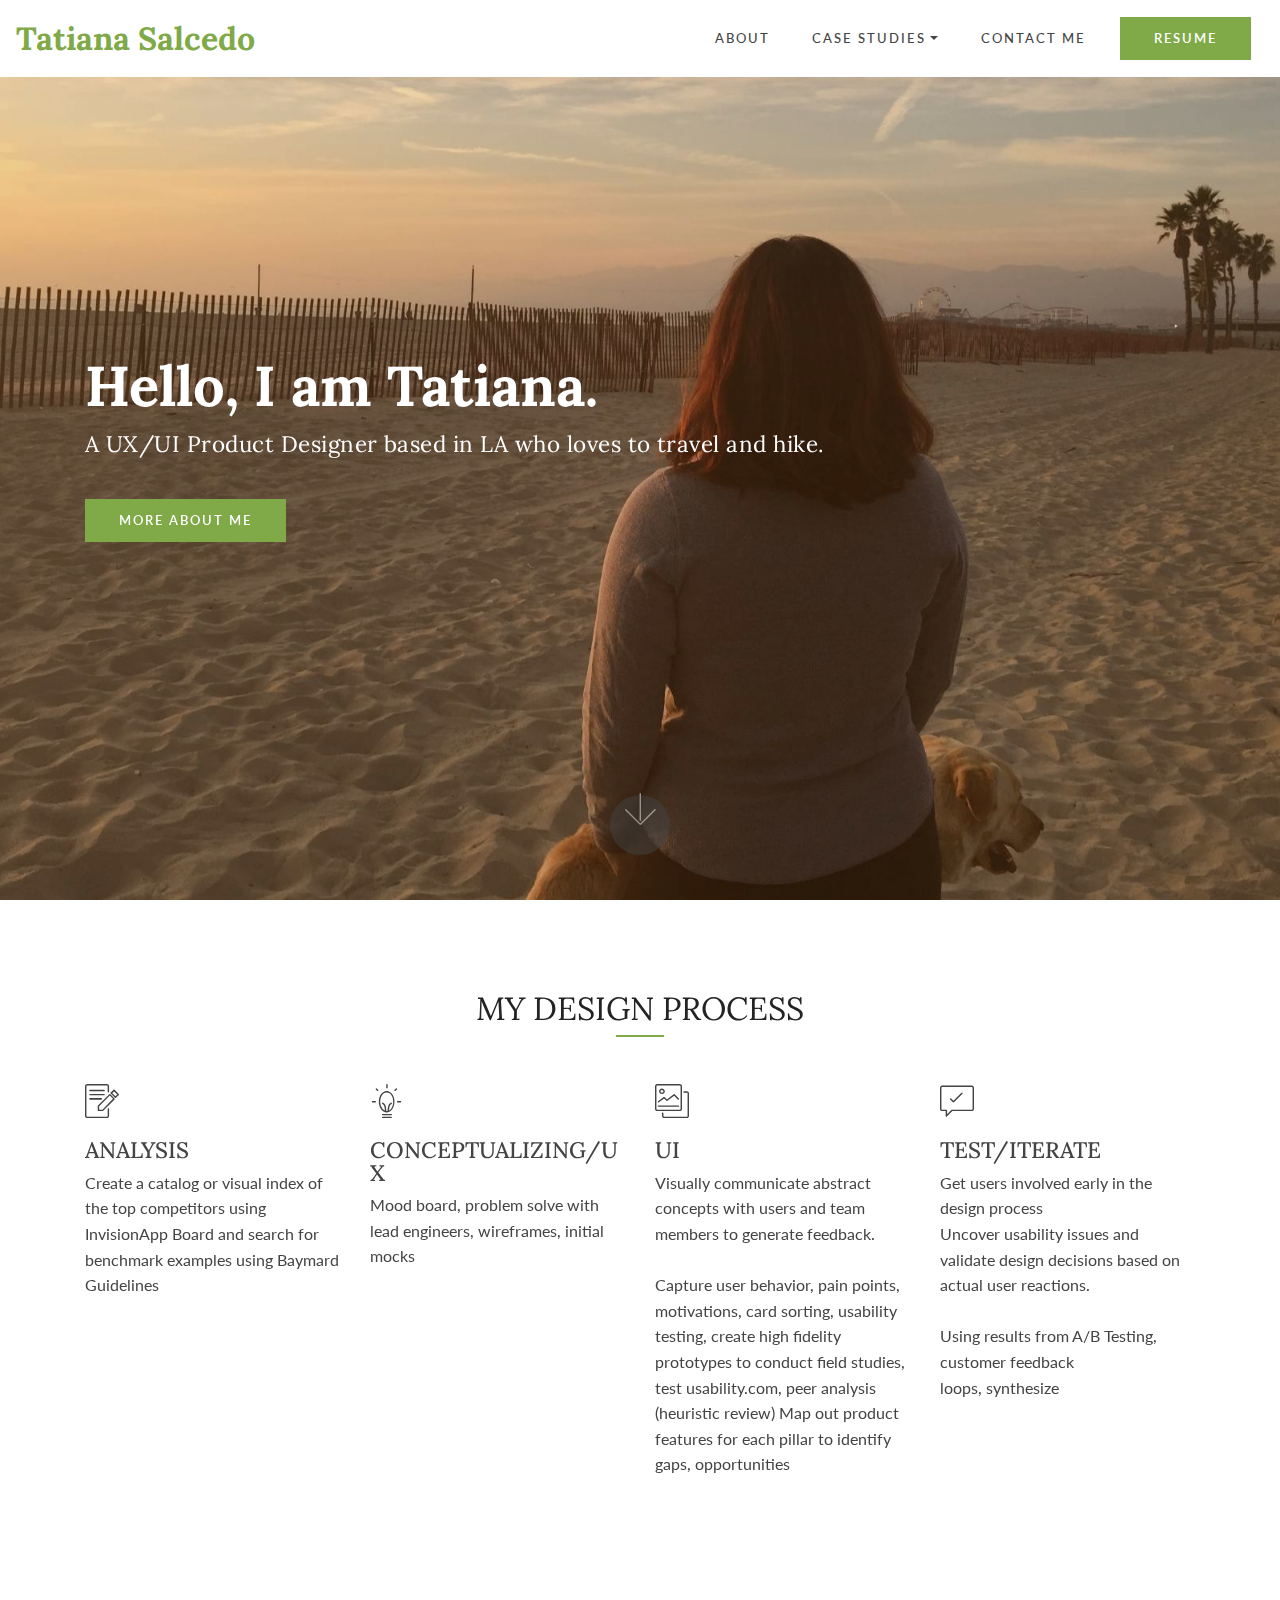
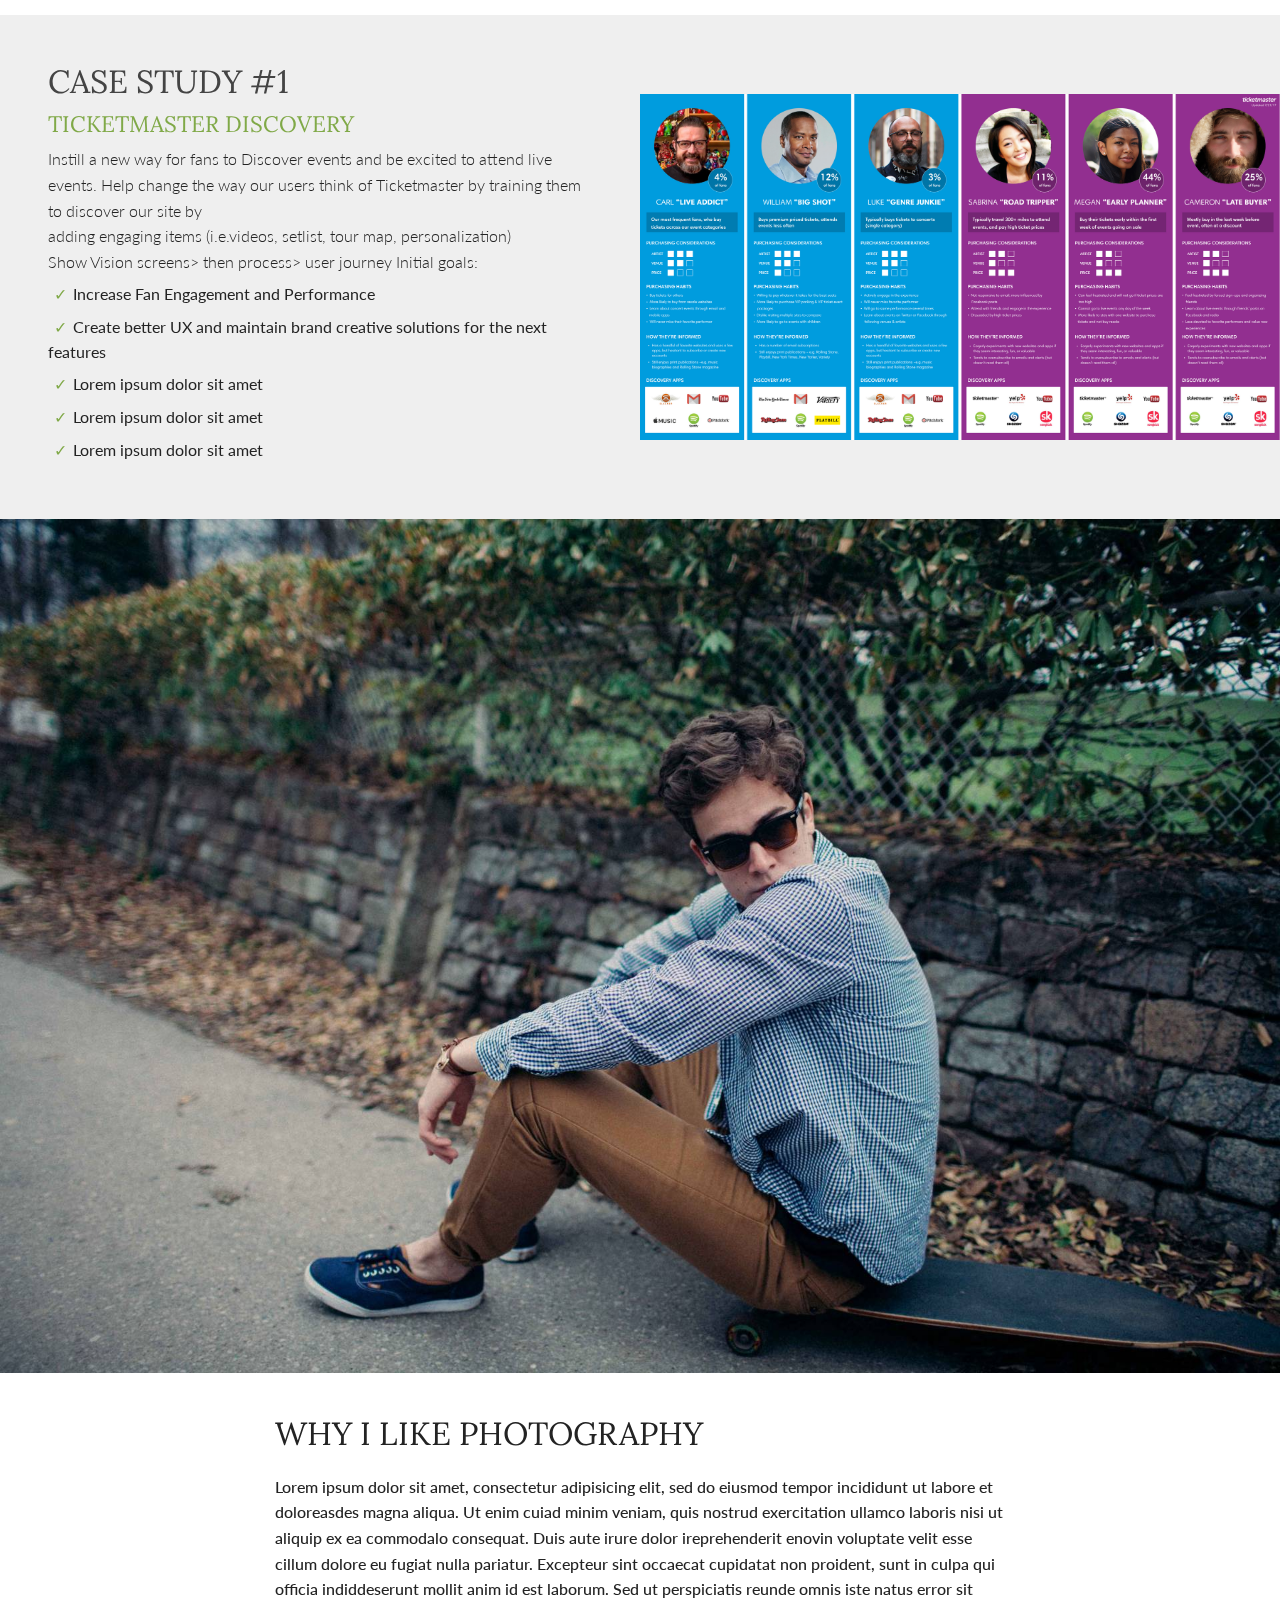
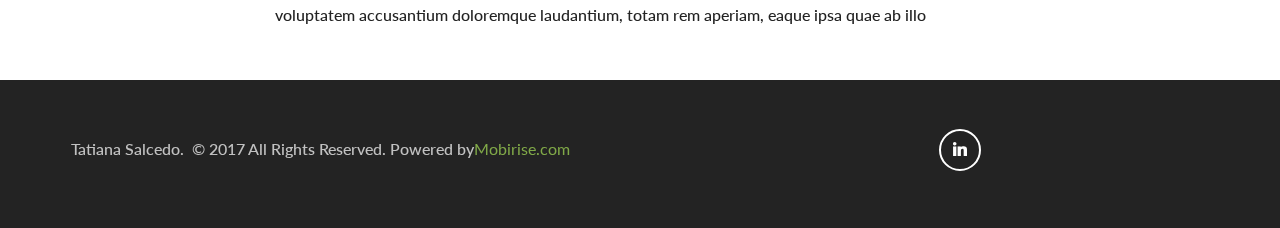
==== commit 483f87d4: "create github pages" ====
--- a/index.html
+++ b/index.html
@@ -23,7 +23,7 @@
   
 </head>
 <body>
-<section class="menu cid-qFfgyCpOCw" once="menu" id="menu2-g" data-rv-view="414">
+<section class="menu cid-qFfgyCpOCw" once="menu" id="menu2-g" data-rv-view="620">
 
     
     
@@ -56,7 +56,7 @@
     </nav>
 </section>
 
-<section class="header2 cid-qFfcINYH49 mbr-fullscreen mbr-parallax-background" id="header2-6" data-rv-view="411">
+<section class="header2 cid-qFfcINYH49 mbr-fullscreen mbr-parallax-background" id="header2-6" data-rv-view="617">
 
     
 
@@ -80,7 +80,7 @@
     </div>
 </section>
 
-<section class="cid-qFfgXitevs" id="features1-h" data-rv-view="416">
+<section class="cid-qFfgXitevs" id="features1-h" data-rv-view="622">
 
     
 
@@ -107,17 +107,17 @@
                 <div class="card-img pb-3 align-left">
                     <span class="mbr-iconfont mbri-idea" media-simple="true"></span>
                 </div>
-                <h4 class="mbr-fonts-style mbr-card-title display-5">CONCEPTUALIZING</h4>
-
-                <p class="mbr-text mbr-fonts-style display-7">Mood board</p>
+                <h4 class="mbr-fonts-style mbr-card-title display-5">CONCEPTUALIZING/UX</h4>
+
+                <p class="mbr-text mbr-fonts-style display-7">Mood board, problem solve with lead engineers, wireframes, initial mocks</p>
             </div>
 
             <div class="col-md-6 row-item col-lg-3">
                 <div class="card-img pb-3 align-left">
                     <span class="mbr-iconfont mbri-photos" media-simple="true"></span>
                 </div>
-                <h4 class="mbr-fonts-style mbr-card-title display-5">UX/UI</h4>
-                <p class="mbr-text mbr-fonts-style display-7">Usability, Card Sorting, In-House testing</p>
+                <h4 class="mbr-fonts-style mbr-card-title display-5">UI</h4>
+                <p class="mbr-text mbr-fonts-style display-7">Visually communicate abstract concepts with users and team members to generate feedback.<br><br>Capture user behavior, pain points, motivations, card sorting, usability testing,&nbsp;create high fidelity prototypes to conduct field studies, test usability.com, peer analysis (heuristic review)&nbsp;Map out product features for each pillar to identify gaps, opportunities</p>
             </div>
 
             <div class="col-md-6 row-item col-lg-3">
@@ -125,13 +125,13 @@
                     <span class="mbr-iconfont mbri-cust-feedback" media-simple="true"></span>
                 </div>
                 <h4 class="mbr-fonts-style mbr-card-title display-5">TEST/ITERATE</h4>
-                <p class="mbr-text mbr-fonts-style display-7">Using results from A/B Testing, &nbsp;feedback loops,&nbsp;</p>
-            </div>
-        </div>
-    </div>
-</section>
-
-<section class="cid-qFfdeg3U1o" id="features5-7" data-rv-view="419">
+                <p class="mbr-text mbr-fonts-style display-7">Get users involved early in the design process<br>Uncover usability issues and validate design decisions based on actual user reactions.<br><br>Using results from A/B Testing, customer feedback loops,&nbsp;synthesize&nbsp;<br><br>&nbsp;<br></p>
+            </div>
+        </div>
+    </div>
+</section>
+
+<section class="cid-qFfdeg3U1o" id="features5-7" data-rv-view="625">
 
     
 
@@ -141,11 +141,11 @@
           <div class="col-lg-6 wrap-block">
               <h1 class="mbr-section-title mbr-fonts-style mbr-light display-2">CASE STUDY #1</h1>
               <h2 class="mbr-section-subtitle mbr-fonts-style mbr-light display-5">TICKETMASTER DISCOVERY&nbsp;</h2>
-              <h3 class="mbr-text mbr-fonts-style mbr-light display-7">Lorem ipsum dolor sit amet, consectetur adipisicing elit. Qui iure eaque, molestiae ipsum harum enim ex quod sapiente, dolores ducimus fugiat impedit delectus provident placeat. Iste sit similique, veniam rerum. Quidem voluptatem provident illo eos, ex facilis.</h3>
+              <h3 class="mbr-text mbr-fonts-style mbr-light display-7">Instill a new way for fans to Discover events and be excited to attend live events. Help change the way our users think of Ticketmaster by training them to discover our site by<div>adding engaging items (i.e.videos, setlist, tour map, personalization)<br><div>Show Vision screens&gt; then process&gt; user journey Initial goals:</div></div></h3>
             <div class="mbr-list counter-container mbr-fonts-style display-7">
                 <ul>
-                    <li>Lorem ipsum dolor sit amet</li>
-                    <li>Lorem ipsum dolor sit amet</li>
+                    <li>Increase Fan Engagement and Performance</li>
+                    <li>Create better UX and maintain brand creative solutions for the next features</li>
                     <li>Lorem ipsum dolor sit amet</li>
                     <li>Lorem ipsum dolor sit amet</li>
                     <li>Lorem ipsum dolor sit amet</li>
@@ -154,13 +154,13 @@
             
           </div>
           <div class="col-lg-6 photo-split">
-              <img src="assets/images/01-1.jpg" media-simple="true">
+              <img src="assets/images/userpersonas-1800x975.png" alt="" title="" media-simple="true">
           </div>
       </div>
     </div>
 </section>
 
-<section class="content4 cid-qFfh5fvODG" id="image2-i" data-rv-view="422">
+<section class="content4 cid-qFfh5fvODG" id="image2-i" data-rv-view="628">
 
     
 
@@ -171,7 +171,21 @@
     </figure>
 </section>
 
-<section class="cid-qFfdeLC4Bn" id="footer2-8" data-rv-view="424">
+<section class="mbr-section content2 cid-qFfh6AlIiK" id="content2-j" data-rv-view="630">
+
+    
+
+    <div class="container">
+        <div class="row justify-content-center">
+            <div class="col-md-8 col-sm-12 text-section">
+                <h1 class="mbr-fonts-style mbr-title align-left pb-3 display-2">WHY I LIKE PHOTOGRAPHY<br></h1>
+                <h1 class="mbr-fonts-style mbr-text align-left display-7">Lorem ipsum dolor sit amet, consectetur adipisicing elit, sed do eiusmod tempor incididunt ut labore et doloreasdes magna aliqua. Ut enim cuiad minim veniam, quis nostrud exercitation ullamco laboris nisi ut aliquip ex ea commodalo consequat. Duis aute irure dolor ireprehenderit enovin voluptate velit esse cillum dolore eu fugiat nulla pariatur. Excepteur sint occaecat cupidatat non proident, sunt in culpa qui officia indiddeserunt mollit anim id est laborum. Sed ut perspiciatis reunde omnis iste natus error sit voluptatem accusantium doloremque laudantium, totam rem aperiam, eaque ipsa quae ab illo</h1>
+            </div>
+        </div>
+    </div>
+</section>
+
+<section class="cid-qFfdeLC4Bn" id="footer2-8" data-rv-view="632">
 
     
 
@@ -200,20 +214,6 @@
 
 </section>
 
-<section class="mbr-section content2 cid-qFfh6AlIiK" id="content2-j" data-rv-view="427">
-
-    
-
-    <div class="container">
-        <div class="row justify-content-center">
-            <div class="col-md-8 col-sm-12 text-section">
-                <h1 class="mbr-fonts-style mbr-title align-left pb-3 display-2">WHY I LIKE PHOTOGRAPHY<br></h1>
-                <h1 class="mbr-fonts-style mbr-text align-left display-7">Lorem ipsum dolor sit amet, consectetur adipisicing elit, sed do eiusmod tempor incididunt ut labore et doloreasdes magna aliqua. Ut enim cuiad minim veniam, quis nostrud exercitation ullamco laboris nisi ut aliquip ex ea commodalo consequat. Duis aute irure dolor ireprehenderit enovin voluptate velit esse cillum dolore eu fugiat nulla pariatur. Excepteur sint occaecat cupidatat non proident, sunt in culpa qui officia indiddeserunt mollit anim id est laborum. Sed ut perspiciatis reunde omnis iste natus error sit voluptatem accusantium doloremque laudantium, totam rem aperiam, eaque ipsa quae ab illo</h1>
-            </div>
-        </div>
-    </div>
-</section>
-
 
   <script src="assets/web/assets/jquery/jquery.min.js"></script>
   <script src="assets/popper/popper.min.js"></script>
@@ -227,6 +227,7 @@
   <script src="assets/sociallikes/social-likes.js"></script>
   <script src="assets/dropdown/js/script.min.js"></script>
   <script src="assets/theme/js/script.js"></script>
+  <script src="assets/formoid/formoid.min.js"></script>
   
   
 </body>
--- a/assets/mobirise/css/mbr-additional.css
+++ b/assets/mobirise/css/mbr-additional.css
@@ -777,7 +777,7 @@
   min-height: 100vh;
 }
 .cid-qFfcINYH49 {
-  background-image: url("../../../assets/images/img-2095-2000x1500.jpg");
+  background-image: url("../../../assets/images/img-2087-2000x1500.jpg");
 }
 .cid-qFfcINYH49 .mbr-text,
 .cid-qFfcINYH49 .typed-text,
@@ -1258,6 +1258,11 @@
     width: 100% !important;
   }
 }
+.cid-qFfh6AlIiK {
+  padding-top: 45px;
+  padding-bottom: 45px;
+  background-color: #ffffff;
+}
 .cid-qFfdeLC4Bn {
   padding-top: 45px;
   padding-bottom: 45px;
@@ -1302,10 +1307,30 @@
 .cid-qFfdeLC4Bn .inner-text {
   color: #c1c1c1;
 }
-.cid-qFfh6AlIiK {
-  padding-top: 45px;
-  padding-bottom: 45px;
-  background-color: #ffffff;
+.cid-qFfw1GVmhV {
+  padding-top: 90px;
+  padding-bottom: 90px;
+  background-image: url("../../../assets/images/img-2167-2000x2666.jpg");
+}
+.cid-qFfw1GVmhV .text {
+  letter-spacing: 0.03em;
+  line-height: 1.7;
+}
+.cid-qFfw1GVmhV .mbr-text {
+  width: 100%;
+  height: auto;
+}
+@media (max-width: 991px) {
+  .cid-qFfw1GVmhV .row {
+    display: flex;
+    flex-direction: column;
+    align-items: center;
+  }
+  .cid-qFfw1GVmhV .content {
+    flex: 0 0 100%;
+    max-width: 100%;
+    margin-left: 0;
+  }
 }
 .cid-qFf9qrMSJN .navbar {
   min-height: 77px;
@@ -1578,15 +1603,240 @@
 .cid-qFf9qrMSJN .dropdown-item:hover {
   color: #c1c1c1 !important;
 }
-.cid-qFfbWy1pI4 {
+.cid-qFfdtg1PMW {
+  padding-top: 90px;
+  padding-bottom: 90px;
+  background-color: #000000;
+}
+.cid-qFfdtg1PMW .mbr-section-title {
+  letter-spacing: 0.1em;
+}
+.cid-qFfdtg1PMW .mbr-section-title span {
+  color: #ffbc00;
+}
+.cid-qFfdtg1PMW .mbr-section-subtitle {
+  color: #ffffff;
+  letter-spacing: 0.03em;
+}
+.cid-qFfdtg1PMW .progressbar-title p {
+  margin-bottom: 8px;
+  letter-spacing: 0.03em;
+}
+.cid-qFfdtg1PMW .progressbar-title {
+  color: white;
+}
+.cid-qFfdtg1PMW .progress {
+  width: 100%;
+  height: 8px;
+  border-radius: 0;
+}
+.cid-qFfdtg1PMW .progress_elements {
+  display: flex;
+  align-items: center;
+  justify-content: center;
+  flex-wrap: wrap;
+}
+.cid-qFfdtg1PMW .progress_elements > div {
+  flex: 0 0 100%;
+  max-width: 100%;
+}
+.cid-qFfdtg1PMW .progress-bar {
+  height: 8px;
+  background-color: #80a948;
+}
+.cid-qFfdtg1PMW .title-wrap {
+  display: flex;
+  justify-content: space-between;
+  -webkit-justify-content: space-between;
+}
+.cid-qFfdtg1PMW .progressbar-number {
+  display: inline-block;
+}
+.cid-qFfdtg1PMW .progress-primary {
+  background: rgba(206, 206, 206, 0.4);
+  border: none;
+  outline: none;
+}
+.cid-qFfdtg1PMW .progress-primary::-webkit-progress-bar {
+  background: rgba(206, 206, 206, 0.4);
+}
+.cid-qFfdtg1PMW .progress_value {
+  position: relative;
+  color: #80a948;
+}
+.cid-qFfdtg1PMW progress[value]::-webkit-progress-bar {
+  background: rgba(206, 206, 206, 0.4);
+}
+.cid-qFfdtg1PMW progress::-webkit-progress-value {
+  background: #80a948;
+}
+.cid-qFfdtg1PMW progress[value]::-moz-progress-bar {
+  background: #80a948;
+}
+.cid-qFfdtg1PMW progress::-ms-fill {
+  background: #80a948;
+}
+.cid-qFfdtg1PMW .progress1 .progressbar-number:before {
+  content: '90';
+}
+.cid-qFfdtg1PMW .progress2 .progressbar-number:before {
+  content: '85';
+}
+.cid-qFfdtg1PMW .progress3 .progressbar-number:before {
+  content: '80';
+}
+.cid-qFfdtg1PMW .progress4 .progressbar-number:before {
+  content: '75';
+}
+.cid-qFfdtg1PMW .progress5 .progressbar-number:before {
+  content: '75';
+}
+.cid-qFfdtg1PMW .progress-bar-1 {
+  width: 90%;
+}
+.cid-qFfdtg1PMW .progress-bar-2 {
+  width: 85%;
+}
+.cid-qFfdtg1PMW .progress-bar-3 {
+  width: 80%;
+}
+.cid-qFfdtg1PMW .progress-bar-4 {
+  width: 75%;
+}
+.cid-qFfdtg1PMW .progress-bar-5 {
+  width: 75%;
+}
+.cid-qFfdud9GMA {
+  padding-top: 60px;
+  padding-bottom: 60px;
+  background-image: url("../../../assets/images/mbr-1583x1080.jpg");
+}
+.cid-qFfdud9GMA .mbr-section-title {
+  margin: 0;
+}
+.cid-qFfdud9GMA .underline {
+  margin-top: -0.5rem;
+  margin-bottom: -0.5rem;
+}
+.cid-qFfdud9GMA .underline .line {
+  width: 3rem;
+  height: 2px;
+  background: #80a948;
+  display: inline-block;
+}
+.cid-qFfdud9GMA .slider-testimonials {
+  background: rgba(255, 255, 255, 0.8) none repeat scroll 0 0;
+  display: inline-block;
+  outline: 1px solid rgba(0, 0, 0, 0.2);
+  outline-offset: -15px;
+  padding: 65px 50px;
+  position: relative;
+  text-align: center;
+}
+.cid-qFfdud9GMA .carousel-item {
+  justify-content: center;
+}
+.cid-qFfdud9GMA .carousel-item.active,
+.cid-qFfdud9GMA .carousel-item-next,
+.cid-qFfdud9GMA .carousel-item-prev {
+  display: flex;
+}
+.cid-qFfdud9GMA .carousel-control {
+  transition: all .3s;
+  opacity: 1;
+  background-color: #000000;
+  color: #ffffff;
+  position: absolute;
+  width: 40px;
+  height: 40px;
+  top: 46%;
+  margin-top: 2rem;
+  border-width: 1px;
+}
+.cid-qFfdud9GMA .carousel-control.carousel-control-prev {
+  left: -25px;
+}
+.cid-qFfdud9GMA .carousel-control.carousel-control-prev:hover {
+  left: -30px;
+}
+.cid-qFfdud9GMA .carousel-control.carousel-control-next {
+  right: -25px;
+}
+.cid-qFfdud9GMA .carousel-control.carousel-control-next:hover {
+  right: -30px;
+}
+.cid-qFfdud9GMA .carousel-control .mbr-iconfont {
+  font-size: 1rem;
+}
+.cid-qFfdud9GMA .carousel-control:hover {
+  background-color: #80a948;
+}
+.cid-qFfdud9GMA .user_image {
+  width: 200px;
+  height: 200px;
+  margin-bottom: 1.6rem;
+  overflow: hidden;
+  border-radius: 50%;
+  margin: 0 auto 2rem auto;
+}
+.cid-qFfdud9GMA .user_image img {
+  width: 100%;
+  min-width: 100%;
+  min-height: 100%;
+}
+@media (max-width: 767px) {
+  .cid-qFfdud9GMA .carousel-control-prev,
+  .cid-qFfdud9GMA .carousel-control-next {
+    display: none;
+  }
+  .cid-qFfdud9GMA .mbr-section-title {
+    padding-bottom: 0;
+  }
+  .cid-qFfdud9GMA .slider-testimonials {
+    padding: 2rem 1rem;
+  }
+}
+@media (max-width: 230px) {
+  .cid-qFfdud9GMA .user_image {
+    width: 100%;
+    height: auto;
+  }
+}
+.cid-qFfdud9GMA .carousel-row:hover .carousel-control {
+  visibility: visible;
+}
+.cid-qFfdud9GMA .user_name,
+.cid-qFfdud9GMA .user_desk {
+  text-align: right;
+}
+@media screen and (-ms-high-contrast: active), (-ms-high-contrast: none) {
+  .cid-qFfdud9GMA .slider-testimonials {
+    min-width: 100%;
+    outline: 15px solid rgba(255, 255, 255, 0.8);
+    border: 1px solid rgba(0, 0, 0, 0.2);
+  }
+  .cid-qFfdud9GMA .carousel-control-prev {
+    left: -40px !important;
+  }
+  .cid-qFfdud9GMA .carousel-control-prev:hover {
+    left: -45px !important;
+  }
+  .cid-qFfdud9GMA .carousel-control-next {
+    right: -40px !important;
+  }
+  .cid-qFfdud9GMA .carousel-control-next:hover {
+    right: -45px !important;
+  }
+}
+.cid-qFfdCAi451 {
   padding-top: 45px;
   padding-bottom: 45px;
   background-color: #232323;
 }
-.cid-qFfbWy1pI4 a:link {
+.cid-qFfdCAi451 a:link {
   text-decoration: none;
 }
-.cid-qFfbWy1pI4 .icon-transition span {
+.cid-qFfdCAi451 .icon-transition span {
   color: #ffffff;
   display: block;
   height: 3em;
@@ -1598,285 +1848,400 @@
   transition: all 0.3s ease-out 0s;
   font-size: 14px;
 }
-.cid-qFfbWy1pI4 .icon-transition span:hover {
+.cid-qFfdCAi451 .icon-transition span:hover {
   background-color: #80a948;
 }
-.cid-qFfbWy1pI4 .inner-text {
+.cid-qFfdCAi451 .inner-text {
   line-height: 3em;
 }
-.cid-qFfbWy1pI4 .social-media {
+.cid-qFfdCAi451 .social-media {
   display: -webkit-flex;
   justify-content: center;
   align-items: center;
 }
-.cid-qFfbWy1pI4 .social-media ul {
+.cid-qFfdCAi451 .social-media ul {
   margin: 0;
   padding: 0;
   margin-bottom: 8px;
 }
-.cid-qFfbWy1pI4 .social-media ul li {
+.cid-qFfdCAi451 .social-media ul li {
   padding: 4px;
   display: inline-block;
 }
-.cid-qFfbWy1pI4 .content-text,
-.cid-qFfbWy1pI4 .inner-text {
+.cid-qFfdCAi451 .content-text,
+.cid-qFfdCAi451 .inner-text {
   color: #c1c1c1;
 }
-.cid-qFfdpgBGdh {
-  padding-top: 60px;
-  padding-bottom: 60px;
-  background-color: #ffffff;
-}
-.cid-qFfdpgBGdh blockquote {
-  color: #232323;
-  font-size: inherit;
-  font-style: normal;
-}
-.cid-qFfdpgBGdh .mbr-iconfont {
+.cid-qFfezjwsxp .navbar {
+  min-height: 77px;
+  transition: all .3s;
+  background: #ffffff;
+}
+.cid-qFfezjwsxp .navbar.opened {
+  transition: all .3s;
+  background: #ffffff !important;
+}
+.cid-qFfezjwsxp .navbar .dropdown-item {
+  transition: all .3s;
+  padding: .3rem 1.5rem;
+  border-bottom: 1px solid #2b2b2b;
+  color: #ffffff !important;
+  background: #444444 !important;
+}
+.cid-qFfezjwsxp .navbar .dropdown-item:hover {
+  padding-left: 2rem;
+}
+.cid-qFfezjwsxp .navbar .dropdown-item:focus border {
+  outline: none;
+}
+.cid-qFfezjwsxp .navbar .navbar-collapse {
+  justify-content: flex-end;
   z-index: 1;
+}
+.cid-qFfezjwsxp .navbar .dropdown-menu {
+  width: 100%;
+  padding: 3px 0 0 0;
+  background: transparent !important;
+}
+.cid-qFfezjwsxp .navbar .dropdown-menu > .dropdown-item:first-child {
+  border-top: 2px solid #80a948;
+}
+.cid-qFfezjwsxp .navbar .dropdown-menu .dropdown-submenu {
+  padding-top: 0px;
+}
+.cid-qFfezjwsxp .navbar.collapsed.opened .dropdown-menu {
+  top: 0;
+}
+.cid-qFfezjwsxp .navbar.collapsed .dropdown-menu {
+  width: auto;
+  padding: 1rem 0 1rem 0;
+  border-top: none !important;
+  background: transparent !important;
+}
+.cid-qFfezjwsxp .navbar.collapsed .dropdown-menu .dropdown-submenu {
+  left: 0 !important;
+}
+.cid-qFfezjwsxp .navbar.collapsed .dropdown-menu .dropdown-item:after {
+  right: auto;
+}
+.cid-qFfezjwsxp .navbar.collapsed .dropdown-menu .dropdown-toggle[data-toggle="dropdown-submenu"]:after {
+  margin-left: .25rem;
+  border-top: 0.35em solid;
+  border-right: 0.35em solid transparent;
+  border-left: 0.35em solid transparent;
+  border-bottom: 0;
+  top: 55%;
+}
+.cid-qFfezjwsxp .navbar.collapsed .nav-dropdown .link.dropdown-toggle[aria-expanded="true"] {
+  padding: 0.667em 1.667em;
+}
+.cid-qFfezjwsxp .navbar.collapsed .nav-dropdown .link {
+  margin: 0.667em 1.667em;
+}
+.cid-qFfezjwsxp .navbar.collapsed ul.navbar-nav li {
+  margin: auto;
+}
+.cid-qFfezjwsxp .navbar.collapsed .dropdown-menu .dropdown-item {
+  padding: .25rem 1.5rem;
+  text-align: center;
+  border-bottom: none !important;
+  background: transparent !important;
+  color: inherit !important;
+}
+.cid-qFfezjwsxp .navbar.collapsed .dropdown-menu .dropdown-item:first-child {
+  border-top: none;
+}
+@media (max-width: 991px) {
+  .cid-qFfezjwsxp .navbar.opened .dropdown-menu {
+    top: 0;
+  }
+  .cid-qFfezjwsxp .navbar .dropdown-menu {
+    width: auto;
+    padding: 1rem 0 1rem 0;
+    background: transparent !important;
+    border-top: none !important;
+  }
+  .cid-qFfezjwsxp .navbar .dropdown-menu .dropdown-submenu {
+    left: 0 !important;
+  }
+  .cid-qFfezjwsxp .navbar .dropdown-menu .dropdown-item:after {
+    right: auto;
+  }
+  .cid-qFfezjwsxp .navbar .dropdown-menu .dropdown-toggle[data-toggle="dropdown-submenu"]:after {
+    margin-left: .25rem;
+    border-top: 0.35em solid;
+    border-right: 0.35em solid transparent;
+    border-left: 0.35em solid transparent;
+    border-bottom: 0;
+    top: 55%;
+  }
+  .cid-qFfezjwsxp .navbar .nav-dropdown .link.dropdown-toggle[aria-expanded="true"] {
+    padding: 0.667em 1.667em;
+  }
+  .cid-qFfezjwsxp .navbar .nav-dropdown .link {
+    margin: 0.667em 1.667em;
+  }
+  .cid-qFfezjwsxp .navbar .navbar-logo img {
+    height: 3.8rem !important;
+  }
+  .cid-qFfezjwsxp .navbar ul.navbar-nav li {
+    margin: auto;
+  }
+  .cid-qFfezjwsxp .navbar .dropdown-menu .dropdown-item {
+    padding: .25rem 1.5rem;
+    text-align: center;
+    border-bottom: none !important;
+    background: transparent !important;
+    color: inherit !important;
+  }
+  .cid-qFfezjwsxp .navbar .dropdown-menu .dropdown-item:first-child {
+    border-top: none;
+  }
+  .cid-qFfezjwsxp .navbar .navbar-brand {
+    flex-shrink: initial;
+    flex-basis: auto;
+    word-break: break-word;
+  }
+  .cid-qFfezjwsxp .navbar .navbar-toggler {
+    flex-basis: auto;
+  }
+}
+.cid-qFfezjwsxp .navbar.navbar-short {
+  background: #ffffff !important;
+  min-height: 60px;
+}
+.cid-qFfezjwsxp .navbar.navbar-short .navbar-logo img {
+  height: 3rem !important;
+}
+.cid-qFfezjwsxp .navbar.navbar-short .navbar-brand {
+  padding: 0;
+}
+.cid-qFfezjwsxp .navbar-brand {
+  flex-shrink: 0;
+  align-items: center;
+  margin-right: 0;
+  padding: 0;
+  transition: all .3s;
+  word-break: break-word;
+  z-index: 1;
+}
+.cid-qFfezjwsxp .navbar-brand .navbar-caption {
+  line-height: inherit !important;
+}
+.cid-qFfezjwsxp .navbar-brand .navbar-logo a {
+  outline: none;
+}
+.cid-qFfezjwsxp .dropdown-item.active,
+.cid-qFfezjwsxp .dropdown-item:active {
+  background-color: transparent;
+}
+.cid-qFfezjwsxp .navbar-expand-lg .navbar-nav .nav-link {
+  padding: 0;
+}
+.cid-qFfezjwsxp .nav-dropdown .link.dropdown-toggle {
+  margin-right: 1.667em;
+}
+.cid-qFfezjwsxp .nav-dropdown .link.dropdown-toggle[aria-expanded="true"] {
+  margin-right: 0;
+  padding: 0.667em 1.667em;
+}
+.cid-qFfezjwsxp .navbar.navbar-expand-lg .dropdown .dropdown-menu {
+  background: #ffffff;
+}
+.cid-qFfezjwsxp .navbar.navbar-expand-lg .dropdown .dropdown-menu .dropdown-submenu {
+  margin: -2px 0 0 0;
+  left: 100%;
+}
+.cid-qFfezjwsxp .navbar .dropdown.open > .dropdown-menu {
+  display: block;
+}
+.cid-qFfezjwsxp ul.navbar-nav {
+  flex-wrap: wrap;
+}
+.cid-qFfezjwsxp .navbar-buttons {
+  text-align: center;
+}
+.cid-qFfezjwsxp button.navbar-toggler {
+  outline: none;
+  width: 31px;
+  height: 20px;
+  cursor: pointer;
+  transition: all .2s;
+  position: relative;
+  align-self: center;
+}
+.cid-qFfezjwsxp button.navbar-toggler .hamburger span {
   position: absolute;
-  font-size: 9rem;
-  color: #232323;
-  opacity: .1;
-}
-.cid-qFfdpgBGdh .mbr-iconfont.right-top {
-  right: -1rem;
-  top: -1rem;
-}
-.cid-qFfdtg1PMW {
-  padding-top: 90px;
-  padding-bottom: 90px;
-  background-color: #000000;
-}
-.cid-qFfdtg1PMW .mbr-section-title {
-  letter-spacing: 0.1em;
-}
-.cid-qFfdtg1PMW .mbr-section-title span {
-  color: #ffbc00;
-}
-.cid-qFfdtg1PMW .mbr-section-subtitle {
-  color: #ffffff;
-  letter-spacing: 0.03em;
-}
-.cid-qFfdtg1PMW .progressbar-title p {
-  margin-bottom: 8px;
-  letter-spacing: 0.03em;
-}
-.cid-qFfdtg1PMW .progressbar-title {
-  color: white;
-}
-.cid-qFfdtg1PMW .progress {
-  width: 100%;
-  height: 5px;
-  border-radius: 0;
-}
-.cid-qFfdtg1PMW .progress_elements {
+  right: 0;
+  width: 30px;
+  height: 2px;
+  border-right: 5px;
+  background-color: #232323;
+}
+.cid-qFfezjwsxp button.navbar-toggler .hamburger span:nth-child(1) {
+  top: 0;
+  transition: all .2s;
+}
+.cid-qFfezjwsxp button.navbar-toggler .hamburger span:nth-child(2) {
+  top: 8px;
+  transition: all .15s;
+}
+.cid-qFfezjwsxp button.navbar-toggler .hamburger span:nth-child(3) {
+  top: 8px;
+  transition: all .15s;
+}
+.cid-qFfezjwsxp button.navbar-toggler .hamburger span:nth-child(4) {
+  top: 16px;
+  transition: all .2s;
+}
+.cid-qFfezjwsxp nav.opened .hamburger span:nth-child(1) {
+  top: 8px;
+  width: 0;
+  opacity: 0;
+  right: 50%;
+  transition: all .2s;
+}
+.cid-qFfezjwsxp nav.opened .hamburger span:nth-child(2) {
+  -webkit-transform: rotate(45deg);
+  transform: rotate(45deg);
+  transition: all .25s;
+}
+.cid-qFfezjwsxp nav.opened .hamburger span:nth-child(3) {
+  -webkit-transform: rotate(-45deg);
+  transform: rotate(-45deg);
+  transition: all .25s;
+}
+.cid-qFfezjwsxp nav.opened .hamburger span:nth-child(4) {
+  top: 8px;
+  width: 0;
+  opacity: 0;
+  right: 50%;
+  transition: all .2s;
+}
+.cid-qFfezjwsxp .navbar-dropdown {
+  padding: .5rem 1rem;
+  position: fixed;
+}
+.cid-qFfezjwsxp a.nav-link {
   display: flex;
   align-items: center;
   justify-content: center;
-  flex-wrap: wrap;
-}
-.cid-qFfdtg1PMW .progress_elements > div {
-  flex: 0 0 100%;
-  max-width: 100%;
-}
-.cid-qFfdtg1PMW .progress-bar {
-  height: 5px;
-  background-color: #ffbc00;
-}
-.cid-qFfdtg1PMW .title-wrap {
+  outline: none;
+  letter-spacing: 2px;
+}
+.cid-qFfezjwsxp .mbr-iconfont {
+  font-size: 1.5rem;
+  padding-right: .5rem;
+}
+.cid-qFfezjwsxp .nav-dropdown .link.dropdown-toggle[aria-expanded="true"] {
+  padding: 1.667em 1.667em;
+}
+.cid-qFfezjwsxp .nav-dropdown .link {
+  margin: 1.667em 1.667em;
+}
+.cid-qFfezjwsxp .nav-link:hover,
+.cid-qFfezjwsxp .dropdown-item:hover {
+  color: #c1c1c1 !important;
+}
+.cid-qFfeDNQbwm {
+  padding-top: 90px;
+  padding-bottom: 90px;
+  background-image: url("../../../assets/images/img-1634-2000x1500.jpg");
+}
+.cid-qFfeDNQbwm .mbr-section-heading {
+  margin-bottom: 1.5em;
+  color: #ffffff;
+}
+.cid-qFfeDNQbwm .input-main {
+  width: 99.6%;
+  margin-left: .1em;
+}
+.cid-qFfeDNQbwm .form-1 {
+  margin: 0 1em;
+  padding: 0;
+}
+.cid-qFfeDNQbwm .input-wrap {
+  padding: 0;
+  margin-bottom: 1.3em;
+}
+.cid-qFfeDNQbwm .input-wrap input {
+  border: 1px solid #ddd;
+  padding-left: .5em;
+  height: 2.5em;
+  width: 96%;
+}
+.cid-qFfeDNQbwm .form-group textarea {
+  height: 15em;
+  background-color: white;
+  padding: 0.5em 0.6em;
+  width: 98%;
+}
+.cid-qFrVpXZ1T8 {
+  padding-top: 45px;
+  padding-bottom: 45px;
+  background: #ffffff;
+}
+.cid-qFrVpXZ1T8 .images-container.container-fluid {
+  padding: 0;
+}
+.cid-qFrVpXZ1T8 .media-container-row {
+  margin: 0 auto;
+  align-items: center;
+}
+.cid-qFrVpXZ1T8 .media-container-row .img-item {
   display: flex;
-  justify-content: space-between;
-  -webkit-justify-content: space-between;
-}
-.cid-qFfdtg1PMW .progressbar-number {
-  display: inline-block;
-}
-.cid-qFfdtg1PMW .progress-primary {
-  background: rgba(206, 206, 206, 0.4);
-  border: none;
-  outline: none;
-}
-.cid-qFfdtg1PMW .progress-primary::-webkit-progress-bar {
-  background: rgba(206, 206, 206, 0.4);
-}
-.cid-qFfdtg1PMW .progress_value {
+  flex-direction: column;
+  justify-content: center;
   position: relative;
-  color: #ffbc00;
-}
-.cid-qFfdtg1PMW progress[value]::-webkit-progress-bar {
-  background: rgba(206, 206, 206, 0.4);
-}
-.cid-qFfdtg1PMW progress::-webkit-progress-value {
+  width: 100%;
+  z-index: 1;
+}
+.cid-qFrVpXZ1T8 .media-container-row .img-item img {
+  width: 100%;
+}
+.cid-qFrVpXZ1T8 .media-container-row .img-item .img-caption {
   background: #ffbc00;
-}
-.cid-qFfdtg1PMW progress[value]::-moz-progress-bar {
-  background: #ffbc00;
-}
-.cid-qFfdtg1PMW progress::-ms-fill {
-  background: #ffbc00;
-}
-.cid-qFfdtg1PMW .progress1 .progressbar-number:before {
-  content: '100';
-}
-.cid-qFfdtg1PMW .progress2 .progressbar-number:before {
-  content: '63';
-}
-.cid-qFfdtg1PMW .progress3 .progressbar-number:before {
-  content: '41';
-}
-.cid-qFfdtg1PMW .progress4 .progressbar-number:before {
-  content: '28';
-}
-.cid-qFfdtg1PMW .progress5 .progressbar-number:before {
-  content: '10';
-}
-.cid-qFfdtg1PMW .progress-bar-1 {
-  width: 100%;
-}
-.cid-qFfdtg1PMW .progress-bar-2 {
-  width: 63%;
-}
-.cid-qFfdtg1PMW .progress-bar-3 {
-  width: 41%;
-}
-.cid-qFfdtg1PMW .progress-bar-4 {
-  width: 28%;
-}
-.cid-qFfdtg1PMW .progress-bar-5 {
-  width: 10%;
-}
-.cid-qFfdud9GMA {
-  padding-top: 60px;
-  padding-bottom: 60px;
-  background-image: url("../../../assets/images/background7.jpg");
-}
-.cid-qFfdud9GMA .mbr-section-title {
-  margin: 0;
-}
-.cid-qFfdud9GMA .underline {
-  margin-top: -0.5rem;
-  margin-bottom: -0.5rem;
-}
-.cid-qFfdud9GMA .underline .line {
-  width: 3rem;
-  height: 2px;
-  background: #ffffff;
-  display: inline-block;
-}
-.cid-qFfdud9GMA .slider-testimonials {
-  background: rgba(255, 255, 255, 0.8) none repeat scroll 0 0;
-  display: inline-block;
-  outline: 1px solid rgba(0, 0, 0, 0.2);
-  outline-offset: -15px;
-  padding: 65px 50px;
-  position: relative;
-  text-align: center;
-}
-.cid-qFfdud9GMA .carousel-item {
-  justify-content: center;
-}
-.cid-qFfdud9GMA .carousel-item.active,
-.cid-qFfdud9GMA .carousel-item-next,
-.cid-qFfdud9GMA .carousel-item-prev {
-  display: flex;
-}
-.cid-qFfdud9GMA .carousel-control {
-  transition: all .3s;
-  opacity: 1;
-  background-color: #000000;
-  color: #ffffff;
+  z-index: 2;
+  padding: 1rem 1rem;
+  word-break: break-word;
   position: absolute;
-  width: 40px;
-  height: 40px;
-  top: 46%;
-  margin-top: 2rem;
-  border-width: 1px;
-}
-.cid-qFfdud9GMA .carousel-control.carousel-control-prev {
-  left: -25px;
-}
-.cid-qFfdud9GMA .carousel-control.carousel-control-prev:hover {
-  left: -30px;
-}
-.cid-qFfdud9GMA .carousel-control.carousel-control-next {
-  right: -25px;
-}
-.cid-qFfdud9GMA .carousel-control.carousel-control-next:hover {
-  right: -30px;
-}
-.cid-qFfdud9GMA .carousel-control .mbr-iconfont {
-  font-size: 1rem;
-}
-.cid-qFfdud9GMA .carousel-control:hover {
-  background-color: #80a948;
-}
-.cid-qFfdud9GMA .user_image {
-  width: 200px;
-  height: 200px;
-  margin-bottom: 1.6rem;
-  overflow: hidden;
-  border-radius: 50%;
-  margin: 0 auto 2rem auto;
-}
-.cid-qFfdud9GMA .user_image img {
-  width: 100%;
-  min-width: 100%;
-  min-height: 100%;
-}
-@media (max-width: 767px) {
-  .cid-qFfdud9GMA .carousel-control-prev,
-  .cid-qFfdud9GMA .carousel-control-next {
-    display: none;
-  }
-  .cid-qFfdud9GMA .mbr-section-title {
-    padding-bottom: 0;
-  }
-  .cid-qFfdud9GMA .slider-testimonials {
-    padding: 2rem 1rem;
-  }
-}
-@media (max-width: 230px) {
-  .cid-qFfdud9GMA .user_image {
+  left: 0;
+  bottom: 0;
+  right: 0;
+}
+.cid-qFrVpXZ1T8 .media-container-row .img-item .img-caption p {
+  margin-bottom: 0;
+}
+.cid-qFrVpXZ1T8 .media-container-row .img-item.item1 {
+  padding: 0 2rem 0 0;
+}
+.cid-qFrVpXZ1T8 .media-container-row .img-item.item1 .img-caption {
+  right: 2rem;
+}
+@media (max-width: 992px) {
+  .cid-qFrVpXZ1T8 .img-item {
+    width: 100% !important;
+  }
+  .cid-qFrVpXZ1T8 .img-item.item1 {
     width: 100%;
-    height: auto;
-  }
-}
-.cid-qFfdud9GMA .carousel-row:hover .carousel-control {
-  visibility: visible;
-}
-.cid-qFfdud9GMA .user_name,
-.cid-qFfdud9GMA .user_desk {
-  text-align: right;
+    flex-basis: initial !important;
+    padding: 0 0 2rem 0 !important;
+  }
 }
 @media screen and (-ms-high-contrast: active), (-ms-high-contrast: none) {
-  .cid-qFfdud9GMA .slider-testimonials {
-    min-width: 100%;
-    outline: 15px solid rgba(255, 255, 255, 0.8);
-    border: 1px solid rgba(0, 0, 0, 0.2);
-  }
-  .cid-qFfdud9GMA .carousel-control-prev {
-    left: -40px !important;
-  }
-  .cid-qFfdud9GMA .carousel-control-prev:hover {
-    left: -45px !important;
-  }
-  .cid-qFfdud9GMA .carousel-control-next {
-    right: -40px !important;
-  }
-  .cid-qFfdud9GMA .carousel-control-next:hover {
-    right: -45px !important;
-  }
-}
-.cid-qFfdCAi451 {
+  .cid-qFrVpXZ1T8 .media-container-row .img-item {
+    flex-direction: row;
+  }
+}
+.cid-qFfezSaB55 {
   padding-top: 45px;
   padding-bottom: 45px;
   background-color: #232323;
 }
-.cid-qFfdCAi451 a:link {
+.cid-qFfezSaB55 a:link {
   text-decoration: none;
 }
-.cid-qFfdCAi451 .icon-transition span {
+.cid-qFfezSaB55 .icon-transition span {
   color: #ffffff;
   display: block;
   height: 3em;
@@ -1888,354 +2253,6 @@
   transition: all 0.3s ease-out 0s;
   font-size: 14px;
 }
-.cid-qFfdCAi451 .icon-transition span:hover {
-  background-color: #80a948;
-}
-.cid-qFfdCAi451 .inner-text {
-  line-height: 3em;
-}
-.cid-qFfdCAi451 .social-media {
-  display: -webkit-flex;
-  justify-content: center;
-  align-items: center;
-}
-.cid-qFfdCAi451 .social-media ul {
-  margin: 0;
-  padding: 0;
-  margin-bottom: 8px;
-}
-.cid-qFfdCAi451 .social-media ul li {
-  padding: 4px;
-  display: inline-block;
-}
-.cid-qFfdCAi451 .content-text,
-.cid-qFfdCAi451 .inner-text {
-  color: #c1c1c1;
-}
-.cid-qFfezjwsxp .navbar {
-  min-height: 77px;
-  transition: all .3s;
-  background: #ffffff;
-}
-.cid-qFfezjwsxp .navbar.opened {
-  transition: all .3s;
-  background: #ffffff !important;
-}
-.cid-qFfezjwsxp .navbar .dropdown-item {
-  transition: all .3s;
-  padding: .3rem 1.5rem;
-  border-bottom: 1px solid #2b2b2b;
-  color: #ffffff !important;
-  background: #444444 !important;
-}
-.cid-qFfezjwsxp .navbar .dropdown-item:hover {
-  padding-left: 2rem;
-}
-.cid-qFfezjwsxp .navbar .dropdown-item:focus border {
-  outline: none;
-}
-.cid-qFfezjwsxp .navbar .navbar-collapse {
-  justify-content: flex-end;
-  z-index: 1;
-}
-.cid-qFfezjwsxp .navbar .dropdown-menu {
-  width: 100%;
-  padding: 3px 0 0 0;
-  background: transparent !important;
-}
-.cid-qFfezjwsxp .navbar .dropdown-menu > .dropdown-item:first-child {
-  border-top: 2px solid #80a948;
-}
-.cid-qFfezjwsxp .navbar .dropdown-menu .dropdown-submenu {
-  padding-top: 0px;
-}
-.cid-qFfezjwsxp .navbar.collapsed.opened .dropdown-menu {
-  top: 0;
-}
-.cid-qFfezjwsxp .navbar.collapsed .dropdown-menu {
-  width: auto;
-  padding: 1rem 0 1rem 0;
-  border-top: none !important;
-  background: transparent !important;
-}
-.cid-qFfezjwsxp .navbar.collapsed .dropdown-menu .dropdown-submenu {
-  left: 0 !important;
-}
-.cid-qFfezjwsxp .navbar.collapsed .dropdown-menu .dropdown-item:after {
-  right: auto;
-}
-.cid-qFfezjwsxp .navbar.collapsed .dropdown-menu .dropdown-toggle[data-toggle="dropdown-submenu"]:after {
-  margin-left: .25rem;
-  border-top: 0.35em solid;
-  border-right: 0.35em solid transparent;
-  border-left: 0.35em solid transparent;
-  border-bottom: 0;
-  top: 55%;
-}
-.cid-qFfezjwsxp .navbar.collapsed .nav-dropdown .link.dropdown-toggle[aria-expanded="true"] {
-  padding: 0.667em 1.667em;
-}
-.cid-qFfezjwsxp .navbar.collapsed .nav-dropdown .link {
-  margin: 0.667em 1.667em;
-}
-.cid-qFfezjwsxp .navbar.collapsed ul.navbar-nav li {
-  margin: auto;
-}
-.cid-qFfezjwsxp .navbar.collapsed .dropdown-menu .dropdown-item {
-  padding: .25rem 1.5rem;
-  text-align: center;
-  border-bottom: none !important;
-  background: transparent !important;
-  color: inherit !important;
-}
-.cid-qFfezjwsxp .navbar.collapsed .dropdown-menu .dropdown-item:first-child {
-  border-top: none;
-}
-@media (max-width: 991px) {
-  .cid-qFfezjwsxp .navbar.opened .dropdown-menu {
-    top: 0;
-  }
-  .cid-qFfezjwsxp .navbar .dropdown-menu {
-    width: auto;
-    padding: 1rem 0 1rem 0;
-    background: transparent !important;
-    border-top: none !important;
-  }
-  .cid-qFfezjwsxp .navbar .dropdown-menu .dropdown-submenu {
-    left: 0 !important;
-  }
-  .cid-qFfezjwsxp .navbar .dropdown-menu .dropdown-item:after {
-    right: auto;
-  }
-  .cid-qFfezjwsxp .navbar .dropdown-menu .dropdown-toggle[data-toggle="dropdown-submenu"]:after {
-    margin-left: .25rem;
-    border-top: 0.35em solid;
-    border-right: 0.35em solid transparent;
-    border-left: 0.35em solid transparent;
-    border-bottom: 0;
-    top: 55%;
-  }
-  .cid-qFfezjwsxp .navbar .nav-dropdown .link.dropdown-toggle[aria-expanded="true"] {
-    padding: 0.667em 1.667em;
-  }
-  .cid-qFfezjwsxp .navbar .nav-dropdown .link {
-    margin: 0.667em 1.667em;
-  }
-  .cid-qFfezjwsxp .navbar .navbar-logo img {
-    height: 3.8rem !important;
-  }
-  .cid-qFfezjwsxp .navbar ul.navbar-nav li {
-    margin: auto;
-  }
-  .cid-qFfezjwsxp .navbar .dropdown-menu .dropdown-item {
-    padding: .25rem 1.5rem;
-    text-align: center;
-    border-bottom: none !important;
-    background: transparent !important;
-    color: inherit !important;
-  }
-  .cid-qFfezjwsxp .navbar .dropdown-menu .dropdown-item:first-child {
-    border-top: none;
-  }
-  .cid-qFfezjwsxp .navbar .navbar-brand {
-    flex-shrink: initial;
-    flex-basis: auto;
-    word-break: break-word;
-  }
-  .cid-qFfezjwsxp .navbar .navbar-toggler {
-    flex-basis: auto;
-  }
-}
-.cid-qFfezjwsxp .navbar.navbar-short {
-  background: #ffffff !important;
-  min-height: 60px;
-}
-.cid-qFfezjwsxp .navbar.navbar-short .navbar-logo img {
-  height: 3rem !important;
-}
-.cid-qFfezjwsxp .navbar.navbar-short .navbar-brand {
-  padding: 0;
-}
-.cid-qFfezjwsxp .navbar-brand {
-  flex-shrink: 0;
-  align-items: center;
-  margin-right: 0;
-  padding: 0;
-  transition: all .3s;
-  word-break: break-word;
-  z-index: 1;
-}
-.cid-qFfezjwsxp .navbar-brand .navbar-caption {
-  line-height: inherit !important;
-}
-.cid-qFfezjwsxp .navbar-brand .navbar-logo a {
-  outline: none;
-}
-.cid-qFfezjwsxp .dropdown-item.active,
-.cid-qFfezjwsxp .dropdown-item:active {
-  background-color: transparent;
-}
-.cid-qFfezjwsxp .navbar-expand-lg .navbar-nav .nav-link {
-  padding: 0;
-}
-.cid-qFfezjwsxp .nav-dropdown .link.dropdown-toggle {
-  margin-right: 1.667em;
-}
-.cid-qFfezjwsxp .nav-dropdown .link.dropdown-toggle[aria-expanded="true"] {
-  margin-right: 0;
-  padding: 0.667em 1.667em;
-}
-.cid-qFfezjwsxp .navbar.navbar-expand-lg .dropdown .dropdown-menu {
-  background: #ffffff;
-}
-.cid-qFfezjwsxp .navbar.navbar-expand-lg .dropdown .dropdown-menu .dropdown-submenu {
-  margin: -2px 0 0 0;
-  left: 100%;
-}
-.cid-qFfezjwsxp .navbar .dropdown.open > .dropdown-menu {
-  display: block;
-}
-.cid-qFfezjwsxp ul.navbar-nav {
-  flex-wrap: wrap;
-}
-.cid-qFfezjwsxp .navbar-buttons {
-  text-align: center;
-}
-.cid-qFfezjwsxp button.navbar-toggler {
-  outline: none;
-  width: 31px;
-  height: 20px;
-  cursor: pointer;
-  transition: all .2s;
-  position: relative;
-  align-self: center;
-}
-.cid-qFfezjwsxp button.navbar-toggler .hamburger span {
-  position: absolute;
-  right: 0;
-  width: 30px;
-  height: 2px;
-  border-right: 5px;
-  background-color: #232323;
-}
-.cid-qFfezjwsxp button.navbar-toggler .hamburger span:nth-child(1) {
-  top: 0;
-  transition: all .2s;
-}
-.cid-qFfezjwsxp button.navbar-toggler .hamburger span:nth-child(2) {
-  top: 8px;
-  transition: all .15s;
-}
-.cid-qFfezjwsxp button.navbar-toggler .hamburger span:nth-child(3) {
-  top: 8px;
-  transition: all .15s;
-}
-.cid-qFfezjwsxp button.navbar-toggler .hamburger span:nth-child(4) {
-  top: 16px;
-  transition: all .2s;
-}
-.cid-qFfezjwsxp nav.opened .hamburger span:nth-child(1) {
-  top: 8px;
-  width: 0;
-  opacity: 0;
-  right: 50%;
-  transition: all .2s;
-}
-.cid-qFfezjwsxp nav.opened .hamburger span:nth-child(2) {
-  -webkit-transform: rotate(45deg);
-  transform: rotate(45deg);
-  transition: all .25s;
-}
-.cid-qFfezjwsxp nav.opened .hamburger span:nth-child(3) {
-  -webkit-transform: rotate(-45deg);
-  transform: rotate(-45deg);
-  transition: all .25s;
-}
-.cid-qFfezjwsxp nav.opened .hamburger span:nth-child(4) {
-  top: 8px;
-  width: 0;
-  opacity: 0;
-  right: 50%;
-  transition: all .2s;
-}
-.cid-qFfezjwsxp .navbar-dropdown {
-  padding: .5rem 1rem;
-  position: fixed;
-}
-.cid-qFfezjwsxp a.nav-link {
-  display: flex;
-  align-items: center;
-  justify-content: center;
-  outline: none;
-  letter-spacing: 2px;
-}
-.cid-qFfezjwsxp .mbr-iconfont {
-  font-size: 1.5rem;
-  padding-right: .5rem;
-}
-.cid-qFfezjwsxp .nav-dropdown .link.dropdown-toggle[aria-expanded="true"] {
-  padding: 1.667em 1.667em;
-}
-.cid-qFfezjwsxp .nav-dropdown .link {
-  margin: 1.667em 1.667em;
-}
-.cid-qFfezjwsxp .nav-link:hover,
-.cid-qFfezjwsxp .dropdown-item:hover {
-  color: #c1c1c1 !important;
-}
-.cid-qFfeDNQbwm {
-  padding-top: 90px;
-  padding-bottom: 90px;
-  background-image: url("../../../assets/images/img-1459-2000x1500.jpg");
-}
-.cid-qFfeDNQbwm .mbr-section-heading {
-  margin-bottom: 1.5em;
-  color: #ffffff;
-}
-.cid-qFfeDNQbwm .input-main {
-  width: 99.6%;
-  margin-left: .1em;
-}
-.cid-qFfeDNQbwm .form-1 {
-  margin: 0 1em;
-  padding: 0;
-}
-.cid-qFfeDNQbwm .input-wrap {
-  padding: 0;
-  margin-bottom: 1.3em;
-}
-.cid-qFfeDNQbwm .input-wrap input {
-  border: 1px solid #ddd;
-  padding-left: .5em;
-  height: 2.5em;
-  width: 96%;
-}
-.cid-qFfeDNQbwm .form-group textarea {
-  height: 15em;
-  background-color: white;
-  padding: 0.5em 0.6em;
-  width: 98%;
-}
-.cid-qFfezSaB55 {
-  padding-top: 45px;
-  padding-bottom: 45px;
-  background-color: #232323;
-}
-.cid-qFfezSaB55 a:link {
-  text-decoration: none;
-}
-.cid-qFfezSaB55 .icon-transition span {
-  color: #ffffff;
-  display: block;
-  height: 3em;
-  line-height: 3em;
-  border-radius: 50%;
-  border: 2px solid #ffffff;
-  width: 3em;
-  -webkit-transition: all 0.3s ease-out 0s;
-  transition: all 0.3s ease-out 0s;
-  font-size: 14px;
-}
 .cid-qFfezSaB55 .icon-transition span:hover {
   background-color: #80a948;
 }
